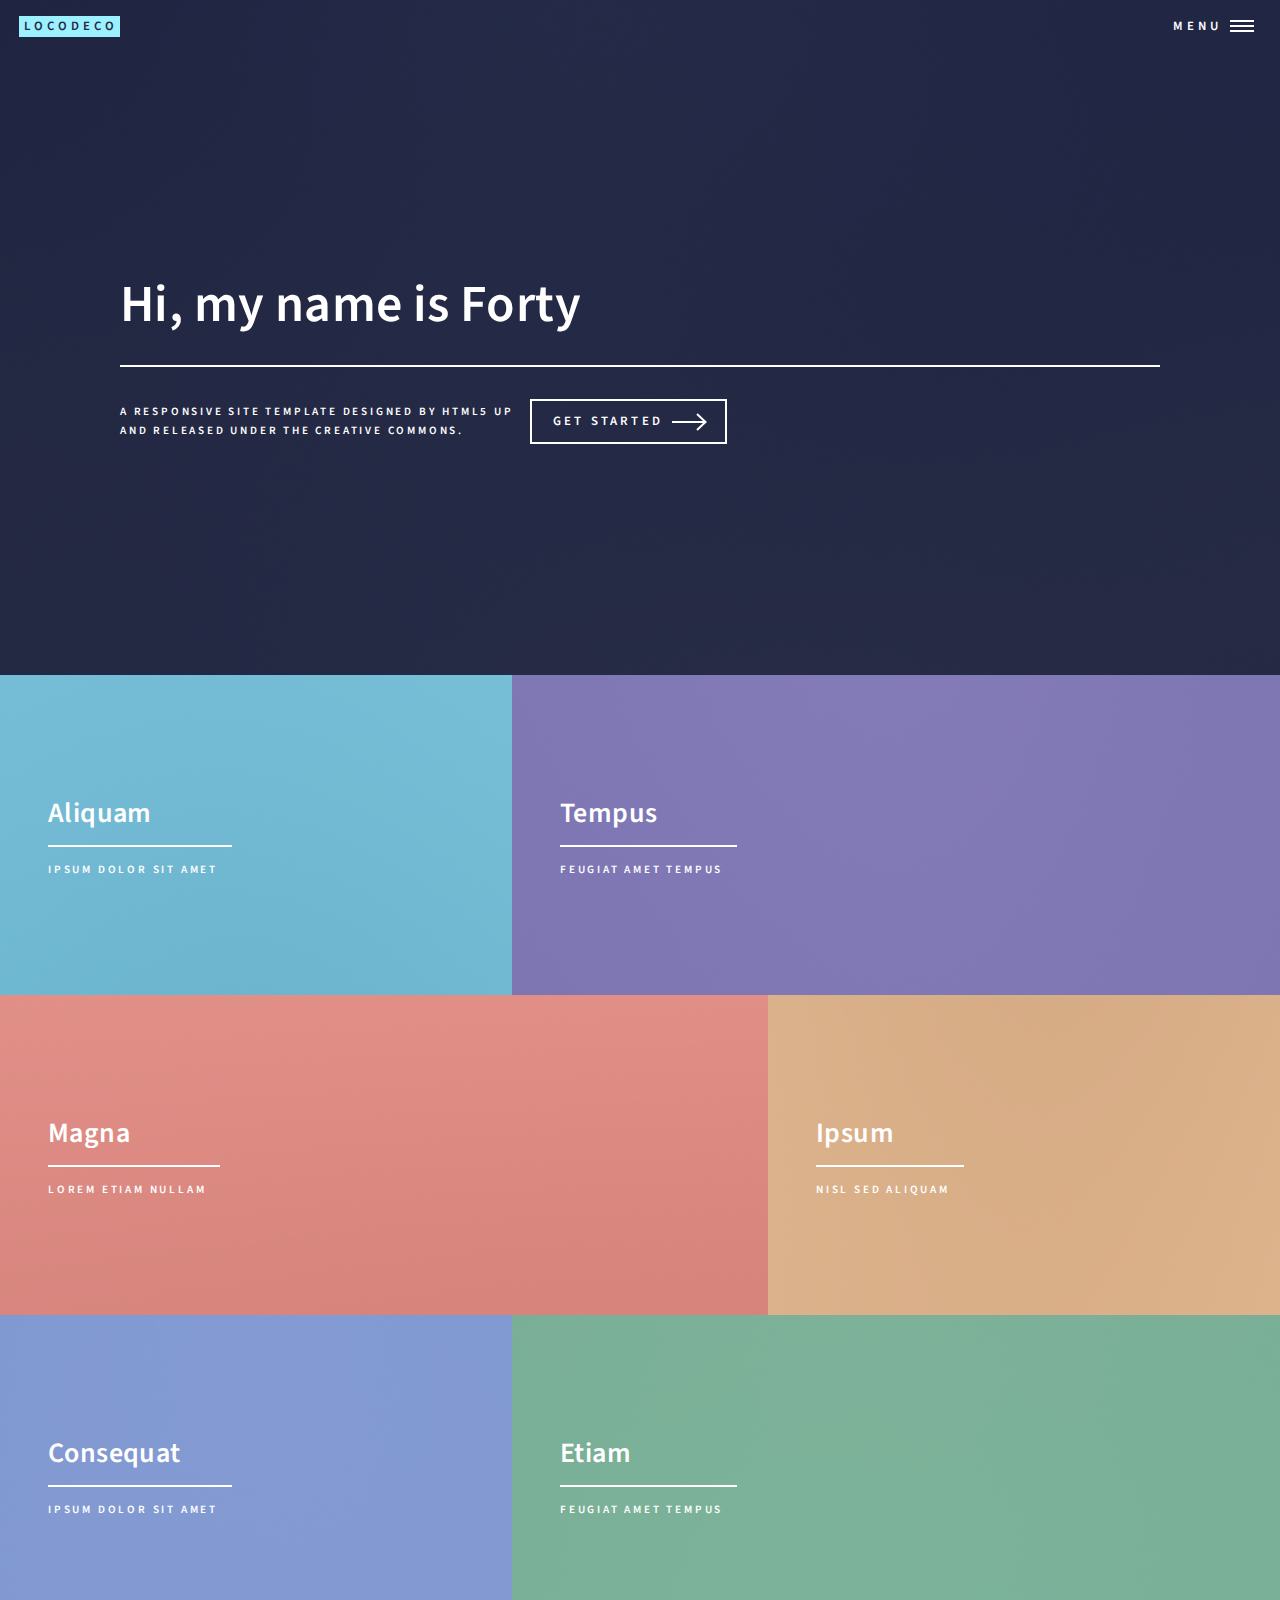
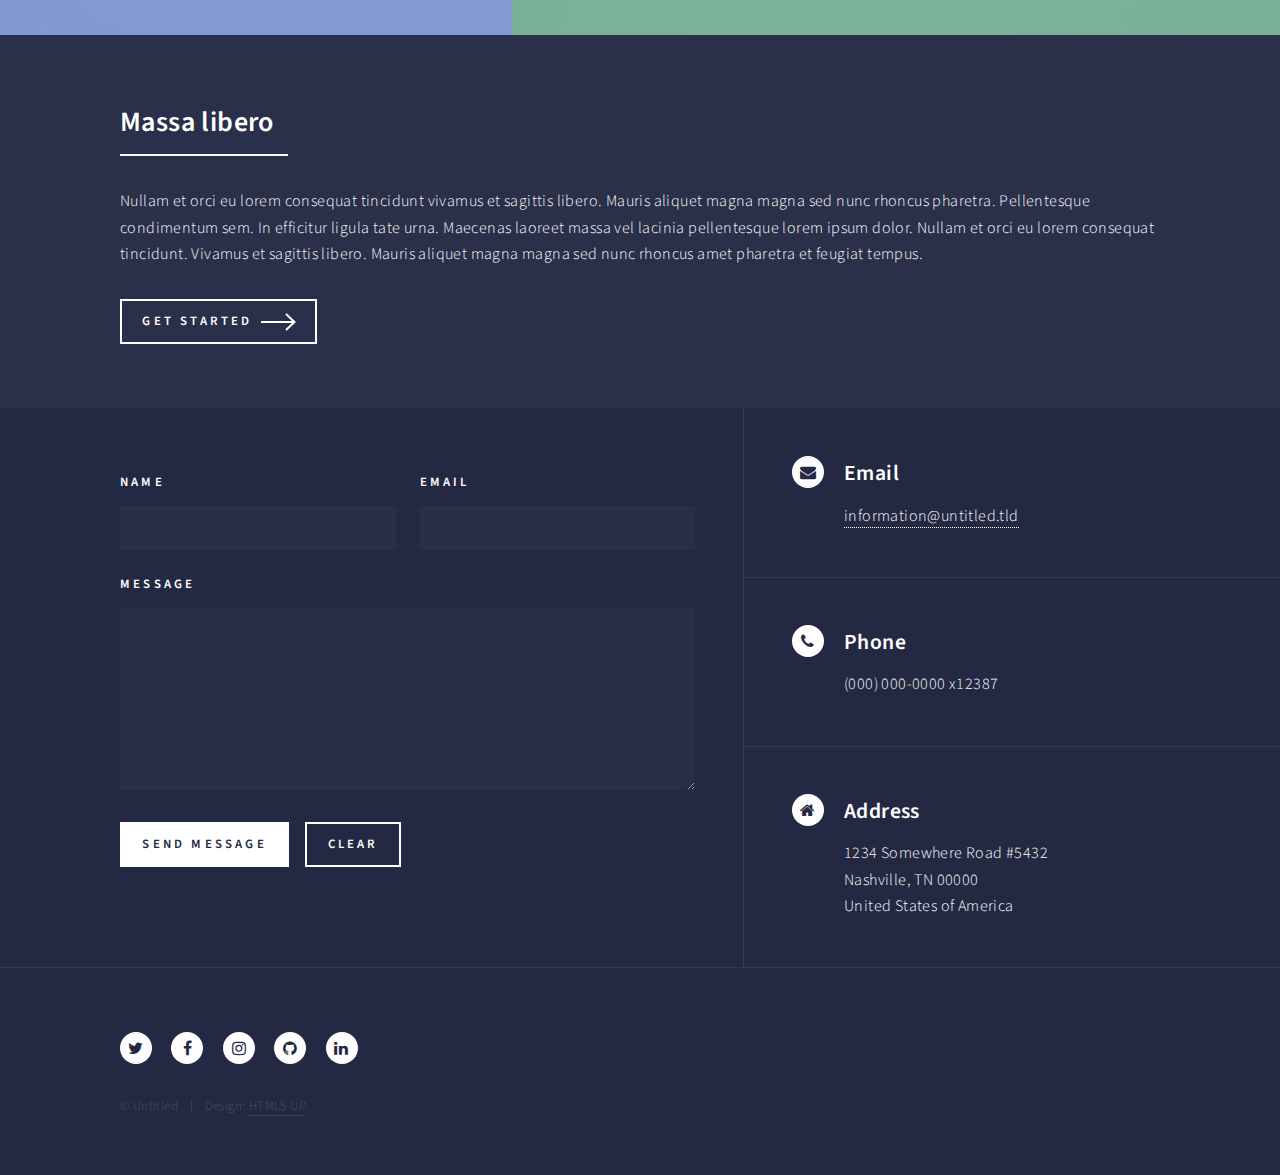
==== index.html @ 138447ca "First commit" ====
<!DOCTYPE HTML>
<!--
	Forty by HTML5 UP
	html5up.net | @ajlkn
	Free for personal and commercial use under the CCA 3.0 license (html5up.net/license)
-->
<html>
	<head>
		<title>Forty by HTML5 UP</title>
		<meta charset="utf-8" />
		<meta name="viewport" content="width=device-width, initial-scale=1, user-scalable=no" />
		<link rel="stylesheet" href="assets/css/main.css" />
		<noscript><link rel="stylesheet" href="assets/css/noscript.css" /></noscript>
	</head>
	<body class="is-preload">

		<!-- Wrapper -->
			<div id="wrapper">

				<!-- Header -->
					<header id="header" class="alt">
						<a href="index.html" class="logo"><strong>LocoDeco</strong></a>
						<nav>
							<a href="#menu">Menu</a>
						</nav>
					</header>

				<!-- Menu -->
					<nav id="menu">
						<ul class="links">
							<li><a href="index.html">Home</a></li>
							<li><a href="landing.html">Landing</a></li>
							<li><a href="generic.html">Generic</a></li>
							<li><a href="elements.html">Elements</a></li>
						</ul>
						<ul class="actions stacked">
							<li><a href="#" class="button primary fit">Get Started</a></li>
							<li><a href="#" class="button fit">Log In</a></li>
						</ul>
					</nav>

				<!-- Banner -->
					<section id="banner" class="major">
						<div class="inner">
							<header class="major">
								<h1>Hi, my name is Forty</h1>
							</header>
							<div class="content">
								<p>A responsive site template designed by HTML5 UP<br />
								and released under the Creative Commons.</p>
								<ul class="actions">
									<li><a href="#one" class="button next scrolly">Get Started</a></li>
								</ul>
							</div>
						</div>
					</section>

				<!-- Main -->
					<div id="main">

						<!-- One -->
							<section id="one" class="tiles">
								<article>
									<span class="image">
										<img src="images/pic01.jpg" alt="" />
									</span>
									<header class="major">
										<h3><a href="landing.html" class="link">Aliquam</a></h3>
										<p>Ipsum dolor sit amet</p>
									</header>
								</article>
								<article>
									<span class="image">
										<img src="images/pic02.jpg" alt="" />
									</span>
									<header class="major">
										<h3><a href="landing.html" class="link">Tempus</a></h3>
										<p>feugiat amet tempus</p>
									</header>
								</article>
								<article>
									<span class="image">
										<img src="images/pic03.jpg" alt="" />
									</span>
									<header class="major">
										<h3><a href="landing.html" class="link">Magna</a></h3>
										<p>Lorem etiam nullam</p>
									</header>
								</article>
								<article>
									<span class="image">
										<img src="images/pic04.jpg" alt="" />
									</span>
									<header class="major">
										<h3><a href="landing.html" class="link">Ipsum</a></h3>
										<p>Nisl sed aliquam</p>
									</header>
								</article>
								<article>
									<span class="image">
										<img src="images/pic05.jpg" alt="" />
									</span>
									<header class="major">
										<h3><a href="landing.html" class="link">Consequat</a></h3>
										<p>Ipsum dolor sit amet</p>
									</header>
								</article>
								<article>
									<span class="image">
										<img src="images/pic06.jpg" alt="" />
									</span>
									<header class="major">
										<h3><a href="landing.html" class="link">Etiam</a></h3>
										<p>Feugiat amet tempus</p>
									</header>
								</article>
							</section>

						<!-- Two -->
							<section id="two">
								<div class="inner">
									<header class="major">
										<h2>Massa libero</h2>
									</header>
									<p>Nullam et orci eu lorem consequat tincidunt vivamus et sagittis libero. Mauris aliquet magna magna sed nunc rhoncus pharetra. Pellentesque condimentum sem. In efficitur ligula tate urna. Maecenas laoreet massa vel lacinia pellentesque lorem ipsum dolor. Nullam et orci eu lorem consequat tincidunt. Vivamus et sagittis libero. Mauris aliquet magna magna sed nunc rhoncus amet pharetra et feugiat tempus.</p>
									<ul class="actions">
										<li><a href="landing.html" class="button next">Get Started</a></li>
									</ul>
								</div>
							</section>

					</div>

				<!-- Contact -->
					<section id="contact">
						<div class="inner">
							<section>
								<form method="post" action="#">
									<div class="fields">
										<div class="field half">
											<label for="name">Name</label>
											<input type="text" name="name" id="name" />
										</div>
										<div class="field half">
											<label for="email">Email</label>
											<input type="text" name="email" id="email" />
										</div>
										<div class="field">
											<label for="message">Message</label>
											<textarea name="message" id="message" rows="6"></textarea>
										</div>
									</div>
									<ul class="actions">
										<li><input type="submit" value="Send Message" class="primary" /></li>
										<li><input type="reset" value="Clear" /></li>
									</ul>
								</form>
							</section>
							<section class="split">
								<section>
									<div class="contact-method">
										<span class="icon alt fa-envelope"></span>
										<h3>Email</h3>
										<a href="#">information@untitled.tld</a>
									</div>
								</section>
								<section>
									<div class="contact-method">
										<span class="icon alt fa-phone"></span>
										<h3>Phone</h3>
										<span>(000) 000-0000 x12387</span>
									</div>
								</section>
								<section>
									<div class="contact-method">
										<span class="icon alt fa-home"></span>
										<h3>Address</h3>
										<span>1234 Somewhere Road #5432<br />
										Nashville, TN 00000<br />
										United States of America</span>
									</div>
								</section>
							</section>
						</div>
					</section>

				<!-- Footer -->
					<footer id="footer">
						<div class="inner">
							<ul class="icons">
								<li><a href="#" class="icon alt fa-twitter"><span class="label">Twitter</span></a></li>
								<li><a href="#" class="icon alt fa-facebook"><span class="label">Facebook</span></a></li>
								<li><a href="#" class="icon alt fa-instagram"><span class="label">Instagram</span></a></li>
								<li><a href="#" class="icon alt fa-github"><span class="label">GitHub</span></a></li>
								<li><a href="#" class="icon alt fa-linkedin"><span class="label">LinkedIn</span></a></li>
							</ul>
							<ul class="copyright">
								<li>&copy; Untitled</li><li>Design: <a href="https://html5up.net">HTML5 UP</a></li>
							</ul>
						</div>
					</footer>

			</div>

		<!-- Scripts -->
			<script src="assets/js/jquery.min.js"></script>
			<script src="assets/js/jquery.scrolly.min.js"></script>
			<script src="assets/js/jquery.scrollex.min.js"></script>
			<script src="assets/js/browser.min.js"></script>
			<script src="assets/js/breakpoints.min.js"></script>
			<script src="assets/js/util.js"></script>
			<script src="assets/js/main.js"></script>

	</body>
</html>
---- assets/css/main.css ----
@import url(font-awesome.min.css);
@import url("https://fonts.googleapis.com/css?family=Source+Sans+Pro:300,300italic,600,600italic");

/*
	Forty by HTML5 UP
	html5up.net | @ajlkn
	Free for personal and commercial use under the CCA 3.0 license (html5up.net/license)
*/

html, body, div, span, applet, object,
iframe, h1, h2, h3, h4, h5, h6, p, blockquote,
pre, a, abbr, acronym, address, big, cite,
code, del, dfn, em, img, ins, kbd, q, s, samp,
small, strike, strong, sub, sup, tt, var, b,
u, i, center, dl, dt, dd, ol, ul, li, fieldset,
form, label, legend, table, caption, tbody,
tfoot, thead, tr, th, td, article, aside,
canvas, details, embed, figure, figcaption,
footer, header, hgroup, menu, nav, output, ruby,
section, summary, time, mark, audio, video {
	margin: 0;
	padding: 0;
	border: 0;
	font-size: 100%;
	font: inherit;
	vertical-align: baseline;}

article, aside, details, figcaption, figure,
footer, header, hgroup, menu, nav, section {
	display: block;}

body {
	line-height: 1;
}

ol, ul {
	list-style: none;
}

blockquote, q {
	quotes: none;
}

	blockquote:before, blockquote:after, q:before, q:after {
		content: '';
		content: none;
	}

table {
	border-collapse: collapse;
	border-spacing: 0;
}

body {
	-webkit-text-size-adjust: none;
}

mark {
	background-color: transparent;
	color: inherit;
}

input::-moz-focus-inner {
	border: 0;
	padding: 0;
}

input, select, textarea {
	-moz-appearance: none;
	-webkit-appearance: none;
	-ms-appearance: none;
	appearance: none;
}

/* Basic */

	@-ms-viewport {
		width: device-width;
	}

	body {
		-ms-overflow-style: scrollbar;
	}

	@media screen and (max-width: 480px) {

		html, body {
			min-width: 320px;
		}

	}

	html {
		box-sizing: border-box;
	}

	*, *:before, *:after {
		box-sizing: inherit;
	}

	body {
		background: #242943;
	}

		body.is-preload *, body.is-preload *:before, body.is-preload *:after {
			-moz-animation: none !important;
			-webkit-animation: none !important;
			-ms-animation: none !important;
			animation: none !important;
			-moz-transition: none !important;
			-webkit-transition: none !important;
			-ms-transition: none !important;
			transition: none !important;
		}

/* Type */

	body, input, select, textarea {
		color: #ffffff;
		font-family: "Source Sans Pro", Helvetica, sans-serif;
		font-size: 17pt;
		font-weight: 300;
		letter-spacing: 0.025em;
		line-height: 1.65;
	}

		@media screen and (max-width: 1680px) {

			body, input, select, textarea {
				font-size: 14pt;
			}

		}

		@media screen and (max-width: 1280px) {

			body, input, select, textarea {
				font-size: 12pt;
			}

		}

		@media screen and (max-width: 360px) {

			body, input, select, textarea {
				font-size: 11pt;
			}

		}

	a {
		-moz-transition: color 0.2s ease-in-out, border-bottom-color 0.2s ease-in-out;
		-webkit-transition: color 0.2s ease-in-out, border-bottom-color 0.2s ease-in-out;
		-ms-transition: color 0.2s ease-in-out, border-bottom-color 0.2s ease-in-out;
		transition: color 0.2s ease-in-out, border-bottom-color 0.2s ease-in-out;
		border-bottom: dotted 1px;
		color: inherit;
		text-decoration: none;
	}

		a:hover {
			border-bottom-color: transparent;
			color: #9bf1ff !important;
		}

		a:active {
			color: #53e3fb !important;
		}

	strong, b {
		color: #ffffff;
		font-weight: 600;
	}

	em, i {
		font-style: italic;
	}

	p {
		margin: 0 0 2em 0;
	}

	h1, h2, h3, h4, h5, h6 {
		color: #ffffff;
		font-weight: 600;
		line-height: 1.65;
		margin: 0 0 1em 0;
	}

		h1 a, h2 a, h3 a, h4 a, h5 a, h6 a {
			color: inherit;
			border-bottom: 0;
		}

	h1 {
		font-size: 2.5em;
	}

	h2 {
		font-size: 1.75em;
	}

	h3 {
		font-size: 1.35em;
	}

	h4 {
		font-size: 1.1em;
	}

	h5 {
		font-size: 0.9em;
	}

	h6 {
		font-size: 0.7em;
	}

	@media screen and (max-width: 736px) {

		h1 {
			font-size: 2em;
		}

		h2 {
			font-size: 1.5em;
		}

		h3 {
			font-size: 1.25em;
		}

	}

	sub {
		font-size: 0.8em;
		position: relative;
		top: 0.5em;
	}

	sup {
		font-size: 0.8em;
		position: relative;
		top: -0.5em;
	}

	blockquote {
		border-left: solid 4px rgba(212, 212, 255, 0.1);
		font-style: italic;
		margin: 0 0 2em 0;
		padding: 0.5em 0 0.5em 2em;
	}

	code {
		background: rgba(212, 212, 255, 0.035);
		font-family: "Courier New", monospace;
		font-size: 0.9em;
		margin: 0 0.25em;
		padding: 0.25em 0.65em;
	}

	pre {
		-webkit-overflow-scrolling: touch;
		font-family: "Courier New", monospace;
		font-size: 0.9em;
		margin: 0 0 2em 0;
	}

		pre code {
			display: block;
			line-height: 1.75;
			padding: 1em 1.5em;
			overflow-x: auto;
		}

	hr {
		border: 0;
		border-bottom: solid 1px rgba(212, 212, 255, 0.1);
		margin: 2em 0;
	}

		hr.major {
			margin: 3em 0;
		}

	.align-left {
		text-align: left;
	}

	.align-center {
		text-align: center;
	}

	.align-right {
		text-align: right;
	}

/* Row */

	.row {
		display: flex;
		flex-wrap: wrap;
		box-sizing: border-box;
		align-items: stretch;
	}

		.row > * {
			box-sizing: border-box;
		}

		.row.gtr-uniform > * > :last-child {
			margin-bottom: 0;
		}

		.row.aln-left {
			justify-content: flex-start;
		}

		.row.aln-center {
			justify-content: center;
		}

		.row.aln-right {
			justify-content: flex-end;
		}

		.row.aln-top {
			align-items: flex-start;
		}

		.row.aln-middle {
			align-items: center;
		}

		.row.aln-bottom {
			align-items: flex-end;
		}

		.row > .imp {
			order: -1;
		}

		.row > .col-1 {
			width: 8.3333333333%;
		}

		.row > .off-1 {
			margin-left: 8.3333333333%;
		}

		.row > .col-2 {
			width: 16.6666666667%;
		}

		.row > .off-2 {
			margin-left: 16.6666666667%;
		}

		.row > .col-3 {
			width: 25%;
		}

		.row > .off-3 {
			margin-left: 25%;
		}

		.row > .col-4 {
			width: 33.3333333333%;
		}

		.row > .off-4 {
			margin-left: 33.3333333333%;
		}

		.row > .col-5 {
			width: 41.6666666667%;
		}

		.row > .off-5 {
			margin-left: 41.6666666667%;
		}

		.row > .col-6 {
			width: 50%;
		}

		.row > .off-6 {
			margin-left: 50%;
		}

		.row > .col-7 {
			width: 58.3333333333%;
		}

		.row > .off-7 {
			margin-left: 58.3333333333%;
		}

		.row > .col-8 {
			width: 66.6666666667%;
		}

		.row > .off-8 {
			margin-left: 66.6666666667%;
		}

		.row > .col-9 {
			width: 75%;
		}

		.row > .off-9 {
			margin-left: 75%;
		}

		.row > .col-10 {
			width: 83.3333333333%;
		}

		.row > .off-10 {
			margin-left: 83.3333333333%;
		}

		.row > .col-11 {
			width: 91.6666666667%;
		}

		.row > .off-11 {
			margin-left: 91.6666666667%;
		}

		.row > .col-12 {
			width: 100%;
		}

		.row > .off-12 {
			margin-left: 100%;
		}

		.row.gtr-0 {
			margin-top: 0;
			margin-left: 0em;
		}

			.row.gtr-0 > * {
				padding: 0 0 0 0em;
			}

			.row.gtr-0.gtr-uniform {
				margin-top: 0em;
			}

				.row.gtr-0.gtr-uniform > * {
					padding-top: 0em;
				}

		.row.gtr-25 {
			margin-top: 0;
			margin-left: -0.5em;
		}

			.row.gtr-25 > * {
				padding: 0 0 0 0.5em;
			}

			.row.gtr-25.gtr-uniform {
				margin-top: -0.5em;
			}

				.row.gtr-25.gtr-uniform > * {
					padding-top: 0.5em;
				}

		.row.gtr-50 {
			margin-top: 0;
			margin-left: -1em;
		}

			.row.gtr-50 > * {
				padding: 0 0 0 1em;
			}

			.row.gtr-50.gtr-uniform {
				margin-top: -1em;
			}

				.row.gtr-50.gtr-uniform > * {
					padding-top: 1em;
				}

		.row {
			margin-top: 0;
			margin-left: -2em;
		}

			.row > * {
				padding: 0 0 0 2em;
			}

			.row.gtr-uniform {
				margin-top: -2em;
			}

				.row.gtr-uniform > * {
					padding-top: 2em;
				}

		.row.gtr-150 {
			margin-top: 0;
			margin-left: -3em;
		}

			.row.gtr-150 > * {
				padding: 0 0 0 3em;
			}

			.row.gtr-150.gtr-uniform {
				margin-top: -3em;
			}

				.row.gtr-150.gtr-uniform > * {
					padding-top: 3em;
				}

		.row.gtr-200 {
			margin-top: 0;
			margin-left: -4em;
		}

			.row.gtr-200 > * {
				padding: 0 0 0 4em;
			}

			.row.gtr-200.gtr-uniform {
				margin-top: -4em;
			}

				.row.gtr-200.gtr-uniform > * {
					padding-top: 4em;
				}

		@media screen and (max-width: 1680px) {

			.row {
				display: flex;
				flex-wrap: wrap;
				box-sizing: border-box;
				align-items: stretch;
			}

				.row > * {
					box-sizing: border-box;
				}

				.row.gtr-uniform > * > :last-child {
					margin-bottom: 0;
				}

				.row.aln-left {
					justify-content: flex-start;
				}

				.row.aln-center {
					justify-content: center;
				}

				.row.aln-right {
					justify-content: flex-end;
				}

				.row.aln-top {
					align-items: flex-start;
				}

				.row.aln-middle {
					align-items: center;
				}

				.row.aln-bottom {
					align-items: flex-end;
				}

				.row > .imp-xlarge {
					order: -1;
				}

				.row > .col-1-xlarge {
					width: 8.3333333333%;
				}

				.row > .off-1-xlarge {
					margin-left: 8.3333333333%;
				}

				.row > .col-2-xlarge {
					width: 16.6666666667%;
				}

				.row > .off-2-xlarge {
					margin-left: 16.6666666667%;
				}

				.row > .col-3-xlarge {
					width: 25%;
				}

				.row > .off-3-xlarge {
					margin-left: 25%;
				}

				.row > .col-4-xlarge {
					width: 33.3333333333%;
				}

				.row > .off-4-xlarge {
					margin-left: 33.3333333333%;
				}

				.row > .col-5-xlarge {
					width: 41.6666666667%;
				}

				.row > .off-5-xlarge {
					margin-left: 41.6666666667%;
				}

				.row > .col-6-xlarge {
					width: 50%;
				}

				.row > .off-6-xlarge {
					margin-left: 50%;
				}

				.row > .col-7-xlarge {
					width: 58.3333333333%;
				}

				.row > .off-7-xlarge {
					margin-left: 58.3333333333%;
				}

				.row > .col-8-xlarge {
					width: 66.6666666667%;
				}

				.row > .off-8-xlarge {
					margin-left: 66.6666666667%;
				}

				.row > .col-9-xlarge {
					width: 75%;
				}

				.row > .off-9-xlarge {
					margin-left: 75%;
				}

				.row > .col-10-xlarge {
					width: 83.3333333333%;
				}

				.row > .off-10-xlarge {
					margin-left: 83.3333333333%;
				}

				.row > .col-11-xlarge {
					width: 91.6666666667%;
				}

				.row > .off-11-xlarge {
					margin-left: 91.6666666667%;
				}

				.row > .col-12-xlarge {
					width: 100%;
				}

				.row > .off-12-xlarge {
					margin-left: 100%;
				}

				.row.gtr-0 {
					margin-top: 0;
					margin-left: 0em;
				}

					.row.gtr-0 > * {
						padding: 0 0 0 0em;
					}

					.row.gtr-0.gtr-uniform {
						margin-top: 0em;
					}

						.row.gtr-0.gtr-uniform > * {
							padding-top: 0em;
						}

				.row.gtr-25 {
					margin-top: 0;
					margin-left: -0.5em;
				}

					.row.gtr-25 > * {
						padding: 0 0 0 0.5em;
					}

					.row.gtr-25.gtr-uniform {
						margin-top: -0.5em;
					}

						.row.gtr-25.gtr-uniform > * {
							padding-top: 0.5em;
						}

				.row.gtr-50 {
					margin-top: 0;
					margin-left: -1em;
				}

					.row.gtr-50 > * {
						padding: 0 0 0 1em;
					}

					.row.gtr-50.gtr-uniform {
						margin-top: -1em;
					}

						.row.gtr-50.gtr-uniform > * {
							padding-top: 1em;
						}

				.row {
					margin-top: 0;
					margin-left: -2em;
				}

					.row > * {
						padding: 0 0 0 2em;
					}

					.row.gtr-uniform {
						margin-top: -2em;
					}

						.row.gtr-uniform > * {
							padding-top: 2em;
						}

				.row.gtr-150 {
					margin-top: 0;
					margin-left: -3em;
				}

					.row.gtr-150 > * {
						padding: 0 0 0 3em;
					}

					.row.gtr-150.gtr-uniform {
						margin-top: -3em;
					}

						.row.gtr-150.gtr-uniform > * {
							padding-top: 3em;
						}

				.row.gtr-200 {
					margin-top: 0;
					margin-left: -4em;
				}

					.row.gtr-200 > * {
						padding: 0 0 0 4em;
					}

					.row.gtr-200.gtr-uniform {
						margin-top: -4em;
					}

						.row.gtr-200.gtr-uniform > * {
							padding-top: 4em;
						}

		}

		@media screen and (max-width: 1280px) {

			.row {
				display: flex;
				flex-wrap: wrap;
				box-sizing: border-box;
				align-items: stretch;
			}

				.row > * {
					box-sizing: border-box;
				}

				.row.gtr-uniform > * > :last-child {
					margin-bottom: 0;
				}

				.row.aln-left {
					justify-content: flex-start;
				}

				.row.aln-center {
					justify-content: center;
				}

				.row.aln-right {
					justify-content: flex-end;
				}

				.row.aln-top {
					align-items: flex-start;
				}

				.row.aln-middle {
					align-items: center;
				}

				.row.aln-bottom {
					align-items: flex-end;
				}

				.row > .imp-large {
					order: -1;
				}

				.row > .col-1-large {
					width: 8.3333333333%;
				}

				.row > .off-1-large {
					margin-left: 8.3333333333%;
				}

				.row > .col-2-large {
					width: 16.6666666667%;
				}

				.row > .off-2-large {
					margin-left: 16.6666666667%;
				}

				.row > .col-3-large {
					width: 25%;
				}

				.row > .off-3-large {
					margin-left: 25%;
				}

				.row > .col-4-large {
					width: 33.3333333333%;
				}

				.row > .off-4-large {
					margin-left: 33.3333333333%;
				}

				.row > .col-5-large {
					width: 41.6666666667%;
				}

				.row > .off-5-large {
					margin-left: 41.6666666667%;
				}

				.row > .col-6-large {
					width: 50%;
				}

				.row > .off-6-large {
					margin-left: 50%;
				}

				.row > .col-7-large {
					width: 58.3333333333%;
				}

				.row > .off-7-large {
					margin-left: 58.3333333333%;
				}

				.row > .col-8-large {
					width: 66.6666666667%;
				}

				.row > .off-8-large {
					margin-left: 66.6666666667%;
				}

				.row > .col-9-large {
					width: 75%;
				}

				.row > .off-9-large {
					margin-left: 75%;
				}

				.row > .col-10-large {
					width: 83.3333333333%;
				}

				.row > .off-10-large {
					margin-left: 83.3333333333%;
				}

				.row > .col-11-large {
					width: 91.6666666667%;
				}

				.row > .off-11-large {
					margin-left: 91.6666666667%;
				}

				.row > .col-12-large {
					width: 100%;
				}

				.row > .off-12-large {
					margin-left: 100%;
				}

				.row.gtr-0 {
					margin-top: 0;
					margin-left: 0em;
				}

					.row.gtr-0 > * {
						padding: 0 0 0 0em;
					}

					.row.gtr-0.gtr-uniform {
						margin-top: 0em;
					}

						.row.gtr-0.gtr-uniform > * {
							padding-top: 0em;
						}

				.row.gtr-25 {
					margin-top: 0;
					margin-left: -0.375em;
				}

					.row.gtr-25 > * {
						padding: 0 0 0 0.375em;
					}

					.row.gtr-25.gtr-uniform {
						margin-top: -0.375em;
					}

						.row.gtr-25.gtr-uniform > * {
							padding-top: 0.375em;
						}

				.row.gtr-50 {
					margin-top: 0;
					margin-left: -0.75em;
				}

					.row.gtr-50 > * {
						padding: 0 0 0 0.75em;
					}

					.row.gtr-50.gtr-uniform {
						margin-top: -0.75em;
					}

						.row.gtr-50.gtr-uniform > * {
							padding-top: 0.75em;
						}

				.row {
					margin-top: 0;
					margin-left: -1.5em;
				}

					.row > * {
						padding: 0 0 0 1.5em;
					}

					.row.gtr-uniform {
						margin-top: -1.5em;
					}

						.row.gtr-uniform > * {
							padding-top: 1.5em;
						}

				.row.gtr-150 {
					margin-top: 0;
					margin-left: -2.25em;
				}

					.row.gtr-150 > * {
						padding: 0 0 0 2.25em;
					}

					.row.gtr-150.gtr-uniform {
						margin-top: -2.25em;
					}

						.row.gtr-150.gtr-uniform > * {
							padding-top: 2.25em;
						}

				.row.gtr-200 {
					margin-top: 0;
					margin-left: -3em;
				}

					.row.gtr-200 > * {
						padding: 0 0 0 3em;
					}

					.row.gtr-200.gtr-uniform {
						margin-top: -3em;
					}

						.row.gtr-200.gtr-uniform > * {
							padding-top: 3em;
						}

		}

		@media screen and (max-width: 980px) {

			.row {
				display: flex;
				flex-wrap: wrap;
				box-sizing: border-box;
				align-items: stretch;
			}

				.row > * {
					box-sizing: border-box;
				}

				.row.gtr-uniform > * > :last-child {
					margin-bottom: 0;
				}

				.row.aln-left {
					justify-content: flex-start;
				}

				.row.aln-center {
					justify-content: center;
				}

				.row.aln-right {
					justify-content: flex-end;
				}

				.row.aln-top {
					align-items: flex-start;
				}

				.row.aln-middle {
					align-items: center;
				}

				.row.aln-bottom {
					align-items: flex-end;
				}

				.row > .imp-medium {
					order: -1;
				}

				.row > .col-1-medium {
					width: 8.3333333333%;
				}

				.row > .off-1-medium {
					margin-left: 8.3333333333%;
				}

				.row > .col-2-medium {
					width: 16.6666666667%;
				}

				.row > .off-2-medium {
					margin-left: 16.6666666667%;
				}

				.row > .col-3-medium {
					width: 25%;
				}

				.row > .off-3-medium {
					margin-left: 25%;
				}

				.row > .col-4-medium {
					width: 33.3333333333%;
				}

				.row > .off-4-medium {
					margin-left: 33.3333333333%;
				}

				.row > .col-5-medium {
					width: 41.6666666667%;
				}

				.row > .off-5-medium {
					margin-left: 41.6666666667%;
				}

				.row > .col-6-medium {
					width: 50%;
				}

				.row > .off-6-medium {
					margin-left: 50%;
				}

				.row > .col-7-medium {
					width: 58.3333333333%;
				}

				.row > .off-7-medium {
					margin-left: 58.3333333333%;
				}

				.row > .col-8-medium {
					width: 66.6666666667%;
				}

				.row > .off-8-medium {
					margin-left: 66.6666666667%;
				}

				.row > .col-9-medium {
					width: 75%;
				}

				.row > .off-9-medium {
					margin-left: 75%;
				}

				.row > .col-10-medium {
					width: 83.3333333333%;
				}

				.row > .off-10-medium {
					margin-left: 83.3333333333%;
				}

				.row > .col-11-medium {
					width: 91.6666666667%;
				}

				.row > .off-11-medium {
					margin-left: 91.6666666667%;
				}

				.row > .col-12-medium {
					width: 100%;
				}

				.row > .off-12-medium {
					margin-left: 100%;
				}

				.row.gtr-0 {
					margin-top: 0;
					margin-left: 0em;
				}

					.row.gtr-0 > * {
						padding: 0 0 0 0em;
					}

					.row.gtr-0.gtr-uniform {
						margin-top: 0em;
					}

						.row.gtr-0.gtr-uniform > * {
							padding-top: 0em;
						}

				.row.gtr-25 {
					margin-top: 0;
					margin-left: -0.375em;
				}

					.row.gtr-25 > * {
						padding: 0 0 0 0.375em;
					}

					.row.gtr-25.gtr-uniform {
						margin-top: -0.375em;
					}

						.row.gtr-25.gtr-uniform > * {
							padding-top: 0.375em;
						}

				.row.gtr-50 {
					margin-top: 0;
					margin-left: -0.75em;
				}

					.row.gtr-50 > * {
						padding: 0 0 0 0.75em;
					}

					.row.gtr-50.gtr-uniform {
						margin-top: -0.75em;
					}

						.row.gtr-50.gtr-uniform > * {
							padding-top: 0.75em;
						}

				.row {
					margin-top: 0;
					margin-left: -1.5em;
				}

					.row > * {
						padding: 0 0 0 1.5em;
					}

					.row.gtr-uniform {
						margin-top: -1.5em;
					}

						.row.gtr-uniform > * {
							padding-top: 1.5em;
						}

				.row.gtr-150 {
					margin-top: 0;
					margin-left: -2.25em;
				}

					.row.gtr-150 > * {
						padding: 0 0 0 2.25em;
					}

					.row.gtr-150.gtr-uniform {
						margin-top: -2.25em;
					}

						.row.gtr-150.gtr-uniform > * {
							padding-top: 2.25em;
						}

				.row.gtr-200 {
					margin-top: 0;
					margin-left: -3em;
				}

					.row.gtr-200 > * {
						padding: 0 0 0 3em;
					}

					.row.gtr-200.gtr-uniform {
						margin-top: -3em;
					}

						.row.gtr-200.gtr-uniform > * {
							padding-top: 3em;
						}

		}

		@media screen and (max-width: 736px) {

			.row {
				display: flex;
				flex-wrap: wrap;
				box-sizing: border-box;
				align-items: stretch;
			}

				.row > * {
					box-sizing: border-box;
				}

				.row.gtr-uniform > * > :last-child {
					margin-bottom: 0;
				}

				.row.aln-left {
					justify-content: flex-start;
				}

				.row.aln-center {
					justify-content: center;
				}

				.row.aln-right {
					justify-content: flex-end;
				}

				.row.aln-top {
					align-items: flex-start;
				}

				.row.aln-middle {
					align-items: center;
				}

				.row.aln-bottom {
					align-items: flex-end;
				}

				.row > .imp-small {
					order: -1;
				}

				.row > .col-1-small {
					width: 8.3333333333%;
				}

				.row > .off-1-small {
					margin-left: 8.3333333333%;
				}

				.row > .col-2-small {
					width: 16.6666666667%;
				}

				.row > .off-2-small {
					margin-left: 16.6666666667%;
				}

				.row > .col-3-small {
					width: 25%;
				}

				.row > .off-3-small {
					margin-left: 25%;
				}

				.row > .col-4-small {
					width: 33.3333333333%;
				}

				.row > .off-4-small {
					margin-left: 33.3333333333%;
				}

				.row > .col-5-small {
					width: 41.6666666667%;
				}

				.row > .off-5-small {
					margin-left: 41.6666666667%;
				}

				.row > .col-6-small {
					width: 50%;
				}

				.row > .off-6-small {
					margin-left: 50%;
				}

				.row > .col-7-small {
					width: 58.3333333333%;
				}

				.row > .off-7-small {
					margin-left: 58.3333333333%;
				}

				.row > .col-8-small {
					width: 66.6666666667%;
				}

				.row > .off-8-small {
					margin-left: 66.6666666667%;
				}

				.row > .col-9-small {
					width: 75%;
				}

				.row > .off-9-small {
					margin-left: 75%;
				}

				.row > .col-10-small {
					width: 83.3333333333%;
				}

				.row > .off-10-small {
					margin-left: 83.3333333333%;
				}

				.row > .col-11-small {
					width: 91.6666666667%;
				}

				.row > .off-11-small {
					margin-left: 91.6666666667%;
				}

				.row > .col-12-small {
					width: 100%;
				}

				.row > .off-12-small {
					margin-left: 100%;
				}

				.row.gtr-0 {
					margin-top: 0;
					margin-left: 0em;
				}

					.row.gtr-0 > * {
						padding: 0 0 0 0em;
					}

					.row.gtr-0.gtr-uniform {
						margin-top: 0em;
					}

						.row.gtr-0.gtr-uniform > * {
							padding-top: 0em;
						}

				.row.gtr-25 {
					margin-top: 0;
					margin-left: -0.3125em;
				}

					.row.gtr-25 > * {
						padding: 0 0 0 0.3125em;
					}

					.row.gtr-25.gtr-uniform {
						margin-top: -0.3125em;
					}

						.row.gtr-25.gtr-uniform > * {
							padding-top: 0.3125em;
						}

				.row.gtr-50 {
					margin-top: 0;
					margin-left: -0.625em;
				}

					.row.gtr-50 > * {
						padding: 0 0 0 0.625em;
					}

					.row.gtr-50.gtr-uniform {
						margin-top: -0.625em;
					}

						.row.gtr-50.gtr-uniform > * {
							padding-top: 0.625em;
						}

				.row {
					margin-top: 0;
					margin-left: -1.25em;
				}

					.row > * {
						padding: 0 0 0 1.25em;
					}

					.row.gtr-uniform {
						margin-top: -1.25em;
					}

						.row.gtr-uniform > * {
							padding-top: 1.25em;
						}

				.row.gtr-150 {
					margin-top: 0;
					margin-left: -1.875em;
				}

					.row.gtr-150 > * {
						padding: 0 0 0 1.875em;
					}

					.row.gtr-150.gtr-uniform {
						margin-top: -1.875em;
					}

						.row.gtr-150.gtr-uniform > * {
							padding-top: 1.875em;
						}

				.row.gtr-200 {
					margin-top: 0;
					margin-left: -2.5em;
				}

					.row.gtr-200 > * {
						padding: 0 0 0 2.5em;
					}

					.row.gtr-200.gtr-uniform {
						margin-top: -2.5em;
					}

						.row.gtr-200.gtr-uniform > * {
							padding-top: 2.5em;
						}

		}

		@media screen and (max-width: 480px) {

			.row {
				display: flex;
				flex-wrap: wrap;
				box-sizing: border-box;
				align-items: stretch;
			}

				.row > * {
					box-sizing: border-box;
				}

				.row.gtr-uniform > * > :last-child {
					margin-bottom: 0;
				}

				.row.aln-left {
					justify-content: flex-start;
				}

				.row.aln-center {
					justify-content: center;
				}

				.row.aln-right {
					justify-content: flex-end;
				}

				.row.aln-top {
					align-items: flex-start;
				}

				.row.aln-middle {
					align-items: center;
				}

				.row.aln-bottom {
					align-items: flex-end;
				}

				.row > .imp-xsmall {
					order: -1;
				}

				.row > .col-1-xsmall {
					width: 8.3333333333%;
				}

				.row > .off-1-xsmall {
					margin-left: 8.3333333333%;
				}

				.row > .col-2-xsmall {
					width: 16.6666666667%;
				}

				.row > .off-2-xsmall {
					margin-left: 16.6666666667%;
				}

				.row > .col-3-xsmall {
					width: 25%;
				}

				.row > .off-3-xsmall {
					margin-left: 25%;
				}

				.row > .col-4-xsmall {
					width: 33.3333333333%;
				}

				.row > .off-4-xsmall {
					margin-left: 33.3333333333%;
				}

				.row > .col-5-xsmall {
					width: 41.6666666667%;
				}

				.row > .off-5-xsmall {
					margin-left: 41.6666666667%;
				}

				.row > .col-6-xsmall {
					width: 50%;
				}

				.row > .off-6-xsmall {
					margin-left: 50%;
				}

				.row > .col-7-xsmall {
					width: 58.3333333333%;
				}

				.row > .off-7-xsmall {
					margin-left: 58.3333333333%;
				}

				.row > .col-8-xsmall {
					width: 66.6666666667%;
				}

				.row > .off-8-xsmall {
					margin-left: 66.6666666667%;
				}

				.row > .col-9-xsmall {
					width: 75%;
				}

				.row > .off-9-xsmall {
					margin-left: 75%;
				}

				.row > .col-10-xsmall {
					width: 83.3333333333%;
				}

				.row > .off-10-xsmall {
					margin-left: 83.3333333333%;
				}

				.row > .col-11-xsmall {
					width: 91.6666666667%;
				}

				.row > .off-11-xsmall {
					margin-left: 91.6666666667%;
				}

				.row > .col-12-xsmall {
					width: 100%;
				}

				.row > .off-12-xsmall {
					margin-left: 100%;
				}

				.row.gtr-0 {
					margin-top: 0;
					margin-left: 0em;
				}

					.row.gtr-0 > * {
						padding: 0 0 0 0em;
					}

					.row.gtr-0.gtr-uniform {
						margin-top: 0em;
					}

						.row.gtr-0.gtr-uniform > * {
							padding-top: 0em;
						}

				.row.gtr-25 {
					margin-top: 0;
					margin-left: -0.3125em;
				}

					.row.gtr-25 > * {
						padding: 0 0 0 0.3125em;
					}

					.row.gtr-25.gtr-uniform {
						margin-top: -0.3125em;
					}

						.row.gtr-25.gtr-uniform > * {
							padding-top: 0.3125em;
						}

				.row.gtr-50 {
					margin-top: 0;
					margin-left: -0.625em;
				}

					.row.gtr-50 > * {
						padding: 0 0 0 0.625em;
					}

					.row.gtr-50.gtr-uniform {
						margin-top: -0.625em;
					}

						.row.gtr-50.gtr-uniform > * {
							padding-top: 0.625em;
						}

				.row {
					margin-top: 0;
					margin-left: -1.25em;
				}

					.row > * {
						padding: 0 0 0 1.25em;
					}

					.row.gtr-uniform {
						margin-top: -1.25em;
					}

						.row.gtr-uniform > * {
							padding-top: 1.25em;
						}

				.row.gtr-150 {
					margin-top: 0;
					margin-left: -1.875em;
				}

					.row.gtr-150 > * {
						padding: 0 0 0 1.875em;
					}

					.row.gtr-150.gtr-uniform {
						margin-top: -1.875em;
					}

						.row.gtr-150.gtr-uniform > * {
							padding-top: 1.875em;
						}

				.row.gtr-200 {
					margin-top: 0;
					margin-left: -2.5em;
				}

					.row.gtr-200 > * {
						padding: 0 0 0 2.5em;
					}

					.row.gtr-200.gtr-uniform {
						margin-top: -2.5em;
					}

						.row.gtr-200.gtr-uniform > * {
							padding-top: 2.5em;
						}

		}

/* Section/Article */

	section.special, article.special {
		text-align: center;
	}

	header.major {
		width: -moz-max-content;
		width: -webkit-max-content;
		width: -ms-max-content;
		width: max-content;
		margin-bottom: 2em;
	}

		header.major > :first-child {
			margin-bottom: 0;
			width: calc(100% + 0.5em);
		}

			header.major > :first-child:after {
				content: '';
				background-color: #ffffff;
				display: block;
				height: 2px;
				margin: 0.325em 0 0.5em 0;
				width: 100%;
			}

		header.major > p {
			font-size: 0.7em;
			font-weight: 600;
			letter-spacing: 0.25em;
			margin-bottom: 0;
			text-transform: uppercase;
		}

		body.is-ie header.major > :first-child:after {
			max-width: 9em;
		}

		body.is-ie header.major > h1:after {
			max-width: 100% !important;
		}

	@media screen and (max-width: 736px) {

		header.major > p br {
			display: none;
		}

	}

/* Form */

	form {
		margin: 0 0 2em 0;
	}

		form > :last-child {
			margin-bottom: 0;
		}

		form > .fields {
			display: -moz-flex;
			display: -webkit-flex;
			display: -ms-flex;
			display: flex;
			-moz-flex-wrap: wrap;
			-webkit-flex-wrap: wrap;
			-ms-flex-wrap: wrap;
			flex-wrap: wrap;
			width: calc(100% + 3em);
			margin: -1.5em 0 2em -1.5em;
		}

			form > .fields > .field {
				-moz-flex-grow: 0;
				-webkit-flex-grow: 0;
				-ms-flex-grow: 0;
				flex-grow: 0;
				-moz-flex-shrink: 0;
				-webkit-flex-shrink: 0;
				-ms-flex-shrink: 0;
				flex-shrink: 0;
				padding: 1.5em 0 0 1.5em;
				width: calc(100% - 1.5em);
			}

				form > .fields > .field.half {
					width: calc(50% - 0.75em);
				}

				form > .fields > .field.third {
					width: calc(100%/3 - 0.5em);
				}

				form > .fields > .field.quarter {
					width: calc(25% - 0.375em);
				}

		@media screen and (max-width: 480px) {

			form > .fields {
				width: calc(100% + 3em);
				margin: -1.5em 0 2em -1.5em;
			}

				form > .fields > .field {
					padding: 1.5em 0 0 1.5em;
					width: calc(100% - 1.5em);
				}

					form > .fields > .field.half {
						width: calc(100% - 1.5em);
					}

					form > .fields > .field.third {
						width: calc(100% - 1.5em);
					}

					form > .fields > .field.quarter {
						width: calc(100% - 1.5em);
					}

		}

	label {
		color: #ffffff;
		display: block;
		font-size: 0.8em;
		font-weight: 600;
		letter-spacing: 0.25em;
		margin: 0 0 1em 0;
		text-transform: uppercase;
	}

	input[type="text"],
	input[type="password"],
	input[type="email"],
	input[type="tel"],
	input[type="search"],
	input[type="url"],
	select,
	textarea {
		-moz-appearance: none;
		-webkit-appearance: none;
		-ms-appearance: none;
		appearance: none;
		background: rgba(212, 212, 255, 0.035);
		border: none;
		border-radius: 0;
		color: inherit;
		display: block;
		outline: 0;
		padding: 0 1em;
		text-decoration: none;
		width: 100%;
	}

		input[type="text"]:invalid,
		input[type="password"]:invalid,
		input[type="email"]:invalid,
		input[type="tel"]:invalid,
		input[type="search"]:invalid,
		input[type="url"]:invalid,
		select:invalid,
		textarea:invalid {
			box-shadow: none;
		}

		input[type="text"]:focus,
		input[type="password"]:focus,
		input[type="email"]:focus,
		input[type="tel"]:focus,
		input[type="search"]:focus,
		input[type="url"]:focus,
		select:focus,
		textarea:focus {
			border-color: #9bf1ff;
			box-shadow: 0 0 0 2px #9bf1ff;
		}

	select {
		background-image: url("data:image/svg+xml;charset=utf8,%3Csvg xmlns='http://www.w3.org/2000/svg' width='40' height='40' preserveAspectRatio='none' viewBox='0 0 40 40'%3E%3Cpath d='M9.4,12.3l10.4,10.4l10.4-10.4c0.2-0.2,0.5-0.4,0.9-0.4c0.3,0,0.6,0.1,0.9,0.4l3.3,3.3c0.2,0.2,0.4,0.5,0.4,0.9 c0,0.4-0.1,0.6-0.4,0.9L20.7,31.9c-0.2,0.2-0.5,0.4-0.9,0.4c-0.3,0-0.6-0.1-0.9-0.4L4.3,17.3c-0.2-0.2-0.4-0.5-0.4-0.9 c0-0.4,0.1-0.6,0.4-0.9l3.3-3.3c0.2-0.2,0.5-0.4,0.9-0.4S9.1,12.1,9.4,12.3z' fill='rgba(212, 212, 255, 0.1)' /%3E%3C/svg%3E");
		background-size: 1.25rem;
		background-repeat: no-repeat;
		background-position: calc(100% - 1rem) center;
		height: 2.75em;
		padding-right: 2.75em;
		text-overflow: ellipsis;
	}

		select option {
			color: #ffffff;
			background: #242943;
		}

		select:focus::-ms-value {
			background-color: transparent;
		}

		select::-ms-expand {
			display: none;
		}

	input[type="text"],
	input[type="password"],
	input[type="email"],
	input[type="tel"],
	input[type="search"],
	input[type="url"],
	select {
		height: 2.75em;
	}

	textarea {
		padding: 0.75em 1em;
	}

	input[type="checkbox"],
	input[type="radio"] {
		-moz-appearance: none;
		-webkit-appearance: none;
		-ms-appearance: none;
		appearance: none;
		display: block;
		float: left;
		margin-right: -2em;
		opacity: 0;
		width: 1em;
		z-index: -1;
	}

		input[type="checkbox"] + label,
		input[type="radio"] + label {
			text-decoration: none;
			color: #ffffff;
			cursor: pointer;
			display: inline-block;
			font-weight: 300;
			padding-left: 2.65em;
			padding-right: 0.75em;
			position: relative;
		}

			input[type="checkbox"] + label:before,
			input[type="radio"] + label:before {
				-moz-osx-font-smoothing: grayscale;
				-webkit-font-smoothing: antialiased;
				font-family: FontAwesome;
				font-style: normal;
				font-weight: normal;
				text-transform: none !important;
			}

			input[type="checkbox"] + label:before,
			input[type="radio"] + label:before {
				background: rgba(212, 212, 255, 0.035);
				content: '';
				display: inline-block;
				height: 1.65em;
				left: 0;
				letter-spacing: 0;
				line-height: 1.58125em;
				position: absolute;
				text-align: center;
				top: 0;
				width: 1.65em;
			}

		input[type="checkbox"]:checked + label:before,
		input[type="radio"]:checked + label:before {
			background: #ffffff;
			border-color: #9bf1ff;
			content: '\f00c';
			color: #242943;
		}

		input[type="checkbox"]:focus + label:before,
		input[type="radio"]:focus + label:before {
			box-shadow: 0 0 0 2px #9bf1ff;
		}

	input[type="radio"] + label:before {
		border-radius: 100%;
	}

	::-webkit-input-placeholder {
		color: rgba(244, 244, 255, 0.2) !important;
		opacity: 1.0;
	}

	:-moz-placeholder {
		color: rgba(244, 244, 255, 0.2) !important;
		opacity: 1.0;
	}

	::-moz-placeholder {
		color: rgba(244, 244, 255, 0.2) !important;
		opacity: 1.0;
	}

	:-ms-input-placeholder {
		color: rgba(244, 244, 255, 0.2) !important;
		opacity: 1.0;
	}

/* Box */

	.box {
		border: solid 1px rgba(212, 212, 255, 0.1);
		margin-bottom: 2em;
		padding: 1.5em;
	}

		.box > :last-child,
		.box > :last-child > :last-child,
		.box > :last-child > :last-child > :last-child {
			margin-bottom: 0;
		}

		.box.alt {
			border: 0;
			border-radius: 0;
			padding: 0;
		}

/* Icon */

	.icon {
		text-decoration: none;
		border-bottom: none;
		position: relative;
	}

		.icon:before {
			-moz-osx-font-smoothing: grayscale;
			-webkit-font-smoothing: antialiased;
			font-family: FontAwesome;
			font-style: normal;
			font-weight: normal;
			text-transform: none !important;
		}

		.icon > .label {
			display: none;
		}

		.icon.alt:before {
			background-color: #ffffff;
			border-radius: 100%;
			color: #242943;
			display: inline-block;
			height: 2em;
			line-height: 2em;
			text-align: center;
			width: 2em;
		}

	a.icon.alt:before {
		-moz-transition: background-color 0.2s ease-in-out;
		-webkit-transition: background-color 0.2s ease-in-out;
		-ms-transition: background-color 0.2s ease-in-out;
		transition: background-color 0.2s ease-in-out;
	}

	a.icon.alt:hover:before {
		background-color: #6fc3df;
	}

	a.icon.alt:active:before {
		background-color: #37a6cb;
	}

/* Image */

	.image {
		border: 0;
		display: inline-block;
		position: relative;
	}

		.image img {
			display: block;
		}

		.image.left, .image.right {
			max-width: 30%;
		}

			.image.left img, .image.right img {
				width: 100%;
			}

		.image.left {
			float: left;
			margin: 0 1.5em 1.25em 0;
			top: 0.25em;
		}

		.image.right {
			float: right;
			margin: 0 0 1.25em 1.5em;
			top: 0.25em;
		}

		.image.fit {
			display: block;
			margin: 0 0 2em 0;
			width: 100%;
		}

			.image.fit img {
				width: 100%;
			}

		.image.main {
			display: block;
			margin: 2.5em 0;
			width: 100%;
		}

			.image.main img {
				width: 100%;
			}

			@media screen and (max-width: 736px) {

				.image.main {
					margin: 1.5em 0;
				}

			}

/* List */

	ol {
		list-style: decimal;
		margin: 0 0 2em 0;
		padding-left: 1.25em;
	}

		ol li {
			padding-left: 0.25em;
		}

	ul {
		list-style: disc;
		margin: 0 0 2em 0;
		padding-left: 1em;
	}

		ul li {
			padding-left: 0.5em;
		}

		ul.alt {
			list-style: none;
			padding-left: 0;
		}

			ul.alt li {
				border-top: solid 1px rgba(212, 212, 255, 0.1);
				padding: 0.5em 0;
			}

				ul.alt li:first-child {
					border-top: 0;
					padding-top: 0;
				}

	dl {
		margin: 0 0 2em 0;
	}

		dl dt {
			display: block;
			font-weight: 600;
			margin: 0 0 1em 0;
		}

		dl dd {
			margin-left: 2em;
		}

/* Actions */

	ul.actions {
		display: -moz-flex;
		display: -webkit-flex;
		display: -ms-flex;
		display: flex;
		cursor: default;
		list-style: none;
		margin-left: -1em;
		padding-left: 0;
	}

		ul.actions li {
			padding: 0 0 0 1em;
			vertical-align: middle;
		}

		ul.actions.special {
			-moz-justify-content: center;
			-webkit-justify-content: center;
			-ms-justify-content: center;
			justify-content: center;
			width: 100%;
			margin-left: 0;
		}

			ul.actions.special li:first-child {
				padding-left: 0;
			}

		ul.actions.stacked {
			-moz-flex-direction: column;
			-webkit-flex-direction: column;
			-ms-flex-direction: column;
			flex-direction: column;
			margin-left: 0;
		}

			ul.actions.stacked li {
				padding: 1.3em 0 0 0;
			}

				ul.actions.stacked li:first-child {
					padding-top: 0;
				}

		ul.actions.fit {
			width: calc(100% + 1em);
		}

			ul.actions.fit li {
				-moz-flex-grow: 1;
				-webkit-flex-grow: 1;
				-ms-flex-grow: 1;
				flex-grow: 1;
				-moz-flex-shrink: 1;
				-webkit-flex-shrink: 1;
				-ms-flex-shrink: 1;
				flex-shrink: 1;
				width: 100%;
			}

				ul.actions.fit li > * {
					width: 100%;
				}

			ul.actions.fit.stacked {
				width: 100%;
			}

/* Icons */

	ul.icons {
		cursor: default;
		list-style: none;
		padding-left: 0;
	}

		ul.icons li {
			display: inline-block;
			padding: 0 1em 0 0;
		}

			ul.icons li:last-child {
				padding-right: 0;
			}

		@media screen and (max-width: 736px) {

			ul.icons li {
				padding: 0 0.75em 0 0;
			}

		}

/* Pagination */

	ul.pagination {
		cursor: default;
		list-style: none;
		padding-left: 0;
	}

		ul.pagination li {
			display: inline-block;
			padding-left: 0;
			vertical-align: middle;
		}

			ul.pagination li > .page {
				-moz-transition: background-color 0.2s ease-in-out, color 0.2s ease-in-out;
				-webkit-transition: background-color 0.2s ease-in-out, color 0.2s ease-in-out;
				-ms-transition: background-color 0.2s ease-in-out, color 0.2s ease-in-out;
				transition: background-color 0.2s ease-in-out, color 0.2s ease-in-out;
				border-bottom: 0;
				display: inline-block;
				font-size: 0.8em;
				font-weight: 600;
				height: 1.5em;
				line-height: 1.5em;
				margin: 0 0.125em;
				min-width: 1.5em;
				padding: 0 0.5em;
				text-align: center;
			}

				ul.pagination li > .page.active {
					background-color: #ffffff;
					color: #242943;
				}

					ul.pagination li > .page.active:hover {
						background-color: #9bf1ff;
						color: #242943 !important;
					}

					ul.pagination li > .page.active:active {
						background-color: #53e3fb;
					}

			ul.pagination li:first-child {
				padding-right: 0.75em;
			}

			ul.pagination li:last-child {
				padding-left: 0.75em;
			}

		@media screen and (max-width: 480px) {

			ul.pagination li:nth-child(n+2):nth-last-child(n+2) {
				display: none;
			}

			ul.pagination li:first-child {
				padding-right: 0;
			}

		}

/* Table */

	.table-wrapper {
		-webkit-overflow-scrolling: touch;
		overflow-x: auto;
	}

	table {
		margin: 0 0 2em 0;
		width: 100%;
	}

		table tbody tr {
			border: solid 1px rgba(212, 212, 255, 0.1);
			border-left: 0;
			border-right: 0;
		}

			table tbody tr:nth-child(2n + 1) {
				background-color: rgba(212, 212, 255, 0.035);
			}

		table td {
			padding: 0.75em 0.75em;
		}

		table th {
			color: #ffffff;
			font-size: 0.9em;
			font-weight: 600;
			padding: 0 0.75em 0.75em 0.75em;
			text-align: left;
		}

		table thead {
			border-bottom: solid 2px rgba(212, 212, 255, 0.1);
		}

		table tfoot {
			border-top: solid 2px rgba(212, 212, 255, 0.1);
		}

		table.alt {
			border-collapse: separate;
		}

			table.alt tbody tr td {
				border: solid 1px rgba(212, 212, 255, 0.1);
				border-left-width: 0;
				border-top-width: 0;
			}

				table.alt tbody tr td:first-child {
					border-left-width: 1px;
				}

			table.alt tbody tr:first-child td {
				border-top-width: 1px;
			}

			table.alt thead {
				border-bottom: 0;
			}

			table.alt tfoot {
				border-top: 0;
			}

/* Button */

	input[type="submit"],
	input[type="reset"],
	input[type="button"],
	button,
	.button {
		-moz-appearance: none;
		-webkit-appearance: none;
		-ms-appearance: none;
		appearance: none;
		-moz-transition: background-color 0.2s ease-in-out, box-shadow 0.2s ease-in-out, color 0.2s ease-in-out;
		-webkit-transition: background-color 0.2s ease-in-out, box-shadow 0.2s ease-in-out, color 0.2s ease-in-out;
		-ms-transition: background-color 0.2s ease-in-out, box-shadow 0.2s ease-in-out, color 0.2s ease-in-out;
		transition: background-color 0.2s ease-in-out, box-shadow 0.2s ease-in-out, color 0.2s ease-in-out;
		background-color: transparent;
		border: 0;
		border-radius: 0;
		box-shadow: inset 0 0 0 2px #ffffff;
		color: #ffffff;
		cursor: pointer;
		display: inline-block;
		font-size: 0.8em;
		font-weight: 600;
		height: 3.5em;
		letter-spacing: 0.25em;
		line-height: 3.5em;
		padding: 0 1.75em;
		text-align: center;
		text-decoration: none;
		text-transform: uppercase;
		white-space: nowrap;
	}

		input[type="submit"]:hover, input[type="submit"]:active,
		input[type="reset"]:hover,
		input[type="reset"]:active,
		input[type="button"]:hover,
		input[type="button"]:active,
		button:hover,
		button:active,
		.button:hover,
		.button:active {
			box-shadow: inset 0 0 0 2px #9bf1ff;
			color: #9bf1ff;
		}

		input[type="submit"]:active,
		input[type="reset"]:active,
		input[type="button"]:active,
		button:active,
		.button:active {
			background-color: rgba(155, 241, 255, 0.1);
			box-shadow: inset 0 0 0 2px #53e3fb;
			color: #53e3fb;
		}

		input[type="submit"].icon:before,
		input[type="reset"].icon:before,
		input[type="button"].icon:before,
		button.icon:before,
		.button.icon:before {
			margin-right: 0.5em;
		}

		input[type="submit"].fit,
		input[type="reset"].fit,
		input[type="button"].fit,
		button.fit,
		.button.fit {
			width: 100%;
		}

		input[type="submit"].small,
		input[type="reset"].small,
		input[type="button"].small,
		button.small,
		.button.small {
			font-size: 0.6em;
		}

		input[type="submit"].large,
		input[type="reset"].large,
		input[type="button"].large,
		button.large,
		.button.large {
			font-size: 1.25em;
			height: 3em;
			line-height: 3em;
		}

		input[type="submit"].next,
		input[type="reset"].next,
		input[type="button"].next,
		button.next,
		.button.next {
			padding-right: 4.5em;
			position: relative;
		}

			input[type="submit"].next:before, input[type="submit"].next:after,
			input[type="reset"].next:before,
			input[type="reset"].next:after,
			input[type="button"].next:before,
			input[type="button"].next:after,
			button.next:before,
			button.next:after,
			.button.next:before,
			.button.next:after {
				-moz-transition: opacity 0.2s ease-in-out;
				-webkit-transition: opacity 0.2s ease-in-out;
				-ms-transition: opacity 0.2s ease-in-out;
				transition: opacity 0.2s ease-in-out;
				background-position: center right;
				background-repeat: no-repeat;
				background-size: 36px 24px;
				content: '';
				display: block;
				height: 100%;
				position: absolute;
				right: 1.5em;
				top: 0;
				vertical-align: middle;
				width: 36px;
			}

			input[type="submit"].next:before,
			input[type="reset"].next:before,
			input[type="button"].next:before,
			button.next:before,
			.button.next:before {
				background-image: url("data:image/svg+xml;charset=utf8,%3Csvg xmlns='http://www.w3.org/2000/svg' xmlns:xlink='http://www.w3.org/1999/xlink' width='36px' height='24px' viewBox='0 0 36 24' zoomAndPan='disable'%3E%3Cstyle%3Eline %7B stroke: %23ffffff%3B stroke-width: 2px%3B %7D%3C/style%3E%3Cline x1='0' y1='12' x2='34' y2='12' /%3E%3Cline x1='25' y1='4' x2='34' y2='12.5' /%3E%3Cline x1='25' y1='20' x2='34' y2='11.5' /%3E%3C/svg%3E");
			}

			input[type="submit"].next:after,
			input[type="reset"].next:after,
			input[type="button"].next:after,
			button.next:after,
			.button.next:after {
				background-image: url("data:image/svg+xml;charset=utf8,%3Csvg xmlns='http://www.w3.org/2000/svg' xmlns:xlink='http://www.w3.org/1999/xlink' width='36px' height='24px' viewBox='0 0 36 24' zoomAndPan='disable'%3E%3Cstyle%3Eline %7B stroke: %239bf1ff%3B stroke-width: 2px%3B %7D%3C/style%3E%3Cline x1='0' y1='12' x2='34' y2='12' /%3E%3Cline x1='25' y1='4' x2='34' y2='12.5' /%3E%3Cline x1='25' y1='20' x2='34' y2='11.5' /%3E%3C/svg%3E");
				opacity: 0;
				z-index: 1;
			}

			input[type="submit"].next:hover:after, input[type="submit"].next:active:after,
			input[type="reset"].next:hover:after,
			input[type="reset"].next:active:after,
			input[type="button"].next:hover:after,
			input[type="button"].next:active:after,
			button.next:hover:after,
			button.next:active:after,
			.button.next:hover:after,
			.button.next:active:after {
				opacity: 1;
			}

			@media screen and (max-width: 1280px) {

				input[type="submit"].next,
				input[type="reset"].next,
				input[type="button"].next,
				button.next,
				.button.next {
					padding-right: 5em;
				}

			}

		input[type="submit"].primary,
		input[type="reset"].primary,
		input[type="button"].primary,
		button.primary,
		.button.primary {
			background-color: #ffffff;
			box-shadow: none;
			color: #242943;
		}

			input[type="submit"].primary:hover, input[type="submit"].primary:active,
			input[type="reset"].primary:hover,
			input[type="reset"].primary:active,
			input[type="button"].primary:hover,
			input[type="button"].primary:active,
			button.primary:hover,
			button.primary:active,
			.button.primary:hover,
			.button.primary:active {
				background-color: #9bf1ff;
				color: #242943 !important;
			}

			input[type="submit"].primary:active,
			input[type="reset"].primary:active,
			input[type="button"].primary:active,
			button.primary:active,
			.button.primary:active {
				background-color: #53e3fb;
			}

		input[type="submit"].disabled, input[type="submit"]:disabled,
		input[type="reset"].disabled,
		input[type="reset"]:disabled,
		input[type="button"].disabled,
		input[type="button"]:disabled,
		button.disabled,
		button:disabled,
		.button.disabled,
		.button:disabled {
			pointer-events: none;
			cursor: default;
			opacity: 0.25;
		}

/* Tiles */

	.tiles {
		display: -moz-flex;
		display: -webkit-flex;
		display: -ms-flex;
		display: flex;
		-moz-flex-wrap: wrap;
		-webkit-flex-wrap: wrap;
		-ms-flex-wrap: wrap;
		flex-wrap: wrap;
		border-top: 0 !important;
	}

		.tiles + * {
			border-top: 0 !important;
		}

		.tiles article {
			-moz-align-items: center;
			-webkit-align-items: center;
			-ms-align-items: center;
			align-items: center;
			display: -moz-flex;
			display: -webkit-flex;
			display: -ms-flex;
			display: flex;
			-moz-transition: -moz-transform 0.25s ease, opacity 0.25s ease, -moz-filter 1s ease, -webkit-filter 1s ease;
			-webkit-transition: -webkit-transform 0.25s ease, opacity 0.25s ease, -webkit-filter 1s ease, -webkit-filter 1s ease;
			-ms-transition: -ms-transform 0.25s ease, opacity 0.25s ease, -ms-filter 1s ease, -webkit-filter 1s ease;
			transition: transform 0.25s ease, opacity 0.25s ease, filter 1s ease, -webkit-filter 1s ease;
			padding: 4em 4em 2em 4em ;
			background-position: center;
			background-repeat: no-repeat;
			background-size: cover;
			cursor: default;
			height: 40vh;
			max-height: 40em;
			min-height: 23em;
			overflow: hidden;
			position: relative;
			width: 40%;
		}

			.tiles article .image {
				display: none;
			}

			.tiles article header {
				position: relative;
				z-index: 3;
			}

			.tiles article h3 {
				font-size: 1.75em;
			}

				.tiles article h3 a:hover {
					color: inherit !important;
				}

			.tiles article .link.primary {
				border: 0;
				height: 100%;
				left: 0;
				position: absolute;
				top: 0;
				width: 100%;
				z-index: 4;
			}

			.tiles article:before {
				-moz-transition: opacity 0.5s ease;
				-webkit-transition: opacity 0.5s ease;
				-ms-transition: opacity 0.5s ease;
				transition: opacity 0.5s ease;
				bottom: 0;
				content: '';
				display: block;
				height: 100%;
				left: 0;
				opacity: 0.85;
				position: absolute;
				width: 100%;
				z-index: 2;
			}

			.tiles article:after {
				background-color: rgba(36, 41, 67, 0.25);
				content: '';
				display: block;
				height: 100%;
				left: 0;
				position: absolute;
				top: 0;
				width: 100%;
				z-index: 1;
			}

			.tiles article:hover:before {
				opacity: 0;
			}

			.tiles article.is-transitioning {
				-moz-transform: scale(0.95);
				-webkit-transform: scale(0.95);
				-ms-transform: scale(0.95);
				transform: scale(0.95);
				-moz-filter: blur(0.5em);
				-webkit-filter: blur(0.5em);
				-ms-filter: blur(0.5em);
				filter: blur(0.5em);
				opacity: 0;
			}

			.tiles article:nth-child(4n - 1), .tiles article:nth-child(4n - 2) {
				width: 60%;
			}

			.tiles article:nth-child(6n - 5):before {
				background-color: #6fc3df;
			}

			.tiles article:nth-child(6n - 4):before {
				background-color: #8d82c4;
			}

			.tiles article:nth-child(6n - 3):before {
				background-color: #ec8d81;
			}

			.tiles article:nth-child(6n - 2):before {
				background-color: #e7b788;
			}

			.tiles article:nth-child(6n - 1):before {
				background-color: #8ea9e8;
			}

			.tiles article:nth-child(6n):before {
				background-color: #87c5a4;
			}

		@media screen and (max-width: 1280px) {

			.tiles article {
				padding: 4em 3em 2em 3em ;
				height: 30vh;
				max-height: 30em;
				min-height: 20em;
			}

		}

		@media screen and (max-width: 980px) {

			.tiles article {
				width: 50% !important;
			}

		}

		@media screen and (max-width: 736px) {

			.tiles article {
				padding: 3em 1.5em 1em 1.5em ;
				height: 16em;
				max-height: none;
				min-height: 0;
			}

				.tiles article h3 {
					font-size: 1.5em;
				}

		}

		@media screen and (max-width: 480px) {

			.tiles {
				display: block;
			}

				.tiles article {
					height: 20em;
					width: 100% !important;
				}

		}

/* Contact Method */

	.contact-method {
		margin: 0 0 2em 0;
		padding-left: 3.25em;
		position: relative;
	}

		.contact-method .icon {
			left: 0;
			position: absolute;
			top: 0;
		}

		.contact-method h3 {
			margin: 0 0 0.5em 0;
		}

/* Spotlights */

	.spotlights {
		border-top: 0 !important;
	}

		.spotlights + * {
			border-top: 0 !important;
		}

		.spotlights > section {
			display: -moz-flex;
			display: -webkit-flex;
			display: -ms-flex;
			display: flex;
			-moz-flex-direction: row;
			-webkit-flex-direction: row;
			-ms-flex-direction: row;
			flex-direction: row;
			background-color: #2e3450;
		}

			.spotlights > section > .image {
				background-position: center center;
				background-size: cover;
				border-radius: 0;
				display: block;
				position: relative;
				width: 30%;
			}

				.spotlights > section > .image img {
					border-radius: 0;
					display: block;
					width: 100%;
				}

				.spotlights > section > .image:before {
					background: rgba(36, 41, 67, 0.9);
					content: '';
					display: block;
					height: 100%;
					left: 0;
					opacity: 0;
					position: absolute;
					top: 0;
					width: 100%;
				}

			.spotlights > section > .content {
				display: -moz-flex;
				display: -webkit-flex;
				display: -ms-flex;
				display: flex;
				-moz-flex-direction: column;
				-webkit-flex-direction: column;
				-ms-flex-direction: column;
				flex-direction: column;
				-moz-justify-content: center;
				-webkit-justify-content: center;
				-ms-justify-content: center;
				justify-content: center;
				-moz-align-items: center;
				-webkit-align-items: center;
				-ms-align-items: center;
				align-items: center;
				padding: 2em 3em 0.1em 3em ;
				width: 70%;
			}

				.spotlights > section > .content > .inner {
					margin: 0 auto;
					max-width: 100%;
					width: 65em;
				}

			.spotlights > section:nth-child(2n) {
				-moz-flex-direction: row-reverse;
				-webkit-flex-direction: row-reverse;
				-ms-flex-direction: row-reverse;
				flex-direction: row-reverse;
				background-color: #333856;
			}

				.spotlights > section:nth-child(2n) > .content {
					-moz-align-items: -moz-flex-end;
					-webkit-align-items: -webkit-flex-end;
					-ms-align-items: -ms-flex-end;
					align-items: flex-end;
				}

		@media screen and (max-width: 1680px) {

			.spotlights > section > .image {
				width: 40%;
			}

			.spotlights > section > .content {
				width: 60%;
			}

		}

		@media screen and (max-width: 1280px) {

			.spotlights > section > .image {
				width: 45%;
			}

			.spotlights > section > .content {
				width: 55%;
			}

		}

		@media screen and (max-width: 980px) {

			.spotlights > section {
				display: block;
			}

				.spotlights > section > .image {
					width: 100%;
				}

				.spotlights > section > .content {
					padding: 4em 3em 2em 3em ;
					width: 100%;
				}

		}

		@media screen and (max-width: 736px) {

			.spotlights > section > .content {
				padding: 3em 1.5em 1em 1.5em ;
			}

		}

/* Header */

	@-moz-keyframes reveal-header {
		0% {
			top: -4em;
			opacity: 0;
		}

		100% {
			top: 0;
			opacity: 1;
		}
	}

	@-webkit-keyframes reveal-header {
		0% {
			top: -4em;
			opacity: 0;
		}

		100% {
			top: 0;
			opacity: 1;
		}
	}

	@-ms-keyframes reveal-header {
		0% {
			top: -4em;
			opacity: 0;
		}

		100% {
			top: 0;
			opacity: 1;
		}
	}

	@keyframes reveal-header {
		0% {
			top: -4em;
			opacity: 0;
		}

		100% {
			top: 0;
			opacity: 1;
		}
	}

	#header {
		display: -moz-flex;
		display: -webkit-flex;
		display: -ms-flex;
		display: flex;
		background-color: #2a2f4a;
		box-shadow: 0 0 0.25em 0 rgba(0, 0, 0, 0.15);
		cursor: default;
		font-weight: 600;
		height: 3.25em;
		left: 0;
		letter-spacing: 0.25em;
		line-height: 3.25em;
		margin: 0;
		position: fixed;
		text-transform: uppercase;
		top: 0;
		width: 100%;
		z-index: 10000;
	}

		#header .logo {
			border: 0;
			display: inline-block;
			font-size: 0.8em;
			height: inherit;
			line-height: inherit;
			padding: 0 1.5em;
		}

			#header .logo strong {
				-moz-transition: background-color 0.2s ease-in-out, color 0.2s ease-in-out;
				-webkit-transition: background-color 0.2s ease-in-out, color 0.2s ease-in-out;
				-ms-transition: background-color 0.2s ease-in-out, color 0.2s ease-in-out;
				transition: background-color 0.2s ease-in-out, color 0.2s ease-in-out;
				background-color: #ffffff;
				color: #242943;
				display: inline-block;
				line-height: 1.65em;
				margin-right: 0.325em;
				padding: 0 0.125em 0 0.375em;
			}

			#header .logo:hover strong {
				background-color: #9bf1ff;
			}

			#header .logo:active strong {
				background-color: #53e3fb;
			}

		#header nav {
			display: -moz-flex;
			display: -webkit-flex;
			display: -ms-flex;
			display: flex;
			-moz-justify-content: -moz-flex-end;
			-webkit-justify-content: -webkit-flex-end;
			-ms-justify-content: -ms-flex-end;
			justify-content: flex-end;
			-moz-flex-grow: 1;
			-webkit-flex-grow: 1;
			-ms-flex-grow: 1;
			flex-grow: 1;
			height: inherit;
			line-height: inherit;
		}

			#header nav a {
				border: 0;
				display: block;
				font-size: 0.8em;
				height: inherit;
				line-height: inherit;
				padding: 0 0.75em;
				position: relative;
				vertical-align: middle;
			}

				#header nav a:last-child {
					padding-right: 1.5em;
				}

				#header nav a[href="#menu"] {
					padding-right: 3.325em !important;
				}

					#header nav a[href="#menu"]:before, #header nav a[href="#menu"]:after {
						background-image: url("data:image/svg+xml;charset=utf8,%3Csvg xmlns='http://www.w3.org/2000/svg' width='24' height='32' viewBox='0 0 24 32' preserveAspectRatio='none'%3E%3Cstyle%3Eline %7B stroke-width: 2px%3B stroke: %23ffffff%3B %7D%3C/style%3E%3Cline x1='0' y1='11' x2='24' y2='11' /%3E%3Cline x1='0' y1='21' x2='24' y2='21' /%3E%3Cline x1='0' y1='16' x2='24' y2='16' /%3E%3C/svg%3E");
						background-position: center;
						background-repeat: no-repeat;
						background-size: 24px 32px;
						content: '';
						display: block;
						height: 100%;
						position: absolute;
						right: 1.5em;
						top: 0;
						vertical-align: middle;
						width: 24px;
					}

					#header nav a[href="#menu"]:after {
						-moz-transition: opacity 0.2s ease-in-out;
						-webkit-transition: opacity 0.2s ease-in-out;
						-ms-transition: opacity 0.2s ease-in-out;
						transition: opacity 0.2s ease-in-out;
						background-image: url("data:image/svg+xml;charset=utf8,%3Csvg xmlns='http://www.w3.org/2000/svg' width='24' height='32' viewBox='0 0 24 32' preserveAspectRatio='none'%3E%3Cstyle%3Eline %7B stroke-width: 2px%3B stroke: %239bf1ff%3B %7D%3C/style%3E%3Cline x1='0' y1='11' x2='24' y2='11' /%3E%3Cline x1='0' y1='21' x2='24' y2='21' /%3E%3Cline x1='0' y1='16' x2='24' y2='16' /%3E%3C/svg%3E");
						opacity: 0;
						z-index: 1;
					}

					#header nav a[href="#menu"]:hover:after, #header nav a[href="#menu"]:active:after {
						opacity: 1;
					}

					#header nav a[href="#menu"]:last-child {
						padding-right: 3.875em !important;
					}

						#header nav a[href="#menu"]:last-child:before, #header nav a[href="#menu"]:last-child:after {
							right: 2em;
						}

		#header.reveal {
			-moz-animation: reveal-header 0.35s ease;
			-webkit-animation: reveal-header 0.35s ease;
			-ms-animation: reveal-header 0.35s ease;
			animation: reveal-header 0.35s ease;
		}

		#header.alt {
			-moz-transition: opacity 2.5s ease;
			-webkit-transition: opacity 2.5s ease;
			-ms-transition: opacity 2.5s ease;
			transition: opacity 2.5s ease;
			-moz-transition-delay: 0.75s;
			-webkit-transition-delay: 0.75s;
			-ms-transition-delay: 0.75s;
			transition-delay: 0.75s;
			-moz-animation: none;
			-webkit-animation: none;
			-ms-animation: none;
			animation: none;
			background-color: transparent;
			box-shadow: none;
			position: absolute;
		}

			#header.alt.style1 .logo strong {
				color: #6fc3df;
			}

			#header.alt.style2 .logo strong {
				color: #8d82c4;
			}

			#header.alt.style3 .logo strong {
				color: #ec8d81;
			}

			#header.alt.style4 .logo strong {
				color: #e7b788;
			}

			#header.alt.style5 .logo strong {
				color: #8ea9e8;
			}

			#header.alt.style6 .logo strong {
				color: #87c5a4;
			}

		body.is-preload #header.alt {
			opacity: 0;
		}

		@media screen and (max-width: 1680px) {

			#header nav a[href="#menu"] {
				padding-right: 3.75em !important;
			}

				#header nav a[href="#menu"]:last-child {
					padding-right: 4.25em !important;
				}

		}

		@media screen and (max-width: 1280px) {

			#header nav a[href="#menu"] {
				padding-right: 4em !important;
			}

				#header nav a[href="#menu"]:last-child {
					padding-right: 4.5em !important;
				}

		}

		@media screen and (max-width: 736px) {

			#header {
				height: 2.75em;
				line-height: 2.75em;
			}

				#header .logo {
					padding: 0 1em;
				}

				#header nav a {
					padding: 0 0.5em;
				}

					#header nav a:last-child {
						padding-right: 1em;
					}

					#header nav a[href="#menu"] {
						padding-right: 3.25em !important;
					}

						#header nav a[href="#menu"]:before, #header nav a[href="#menu"]:after {
							right: 0.75em;
						}

						#header nav a[href="#menu"]:last-child {
							padding-right: 4em !important;
						}

							#header nav a[href="#menu"]:last-child:before, #header nav a[href="#menu"]:last-child:after {
								right: 1.5em;
							}

		}

		@media screen and (max-width: 480px) {

			#header .logo span {
				display: none;
			}

			#header nav a[href="#menu"] {
				overflow: hidden;
				padding-right: 0 !important;
				text-indent: 5em;
				white-space: nowrap;
				width: 5em;
			}

				#header nav a[href="#menu"]:before, #header nav a[href="#menu"]:after {
					right: 0;
					width: inherit;
				}

				#header nav a[href="#menu"]:last-child:before, #header nav a[href="#menu"]:last-child:after {
					width: 4em;
					right: 0;
				}

		}

/* Banner */

	#banner {
		-moz-align-items: center;
		-webkit-align-items: center;
		-ms-align-items: center;
		align-items: center;
		background-image: url("../../images/banner.jpg");
		display: -moz-flex;
		display: -webkit-flex;
		display: -ms-flex;
		display: flex;
		padding: 6em 0 2em 0 ;
		background-attachment: fixed;
		background-position: center;
		background-repeat: no-repeat;
		background-size: cover;
		border-bottom: 0 !important;
		cursor: default;
		height: 60vh;
		margin-bottom: -3.25em;
		max-height: 32em;
		min-height: 22em;
		position: relative;
		top: -3.25em;
	}

		#banner:after {
			-moz-transition: opacity 2.5s ease;
			-webkit-transition: opacity 2.5s ease;
			-ms-transition: opacity 2.5s ease;
			transition: opacity 2.5s ease;
			-moz-transition-delay: 0.75s;
			-webkit-transition-delay: 0.75s;
			-ms-transition-delay: 0.75s;
			transition-delay: 0.75s;
			pointer-events: none;
			background-color: #242943;
			content: '';
			display: block;
			height: 100%;
			left: 0;
			opacity: 0.85;
			position: absolute;
			top: 0;
			width: 100%;
			z-index: 1;
		}

		#banner h1 {
			font-size: 3.25em;
		}

		#banner > .inner {
			-moz-transition: opacity 1.5s ease, -moz-transform 0.5s ease-out, -moz-filter 0.5s ease, -webkit-filter 0.5s ease;
			-webkit-transition: opacity 1.5s ease, -webkit-transform 0.5s ease-out, -webkit-filter 0.5s ease, -webkit-filter 0.5s ease;
			-ms-transition: opacity 1.5s ease, -ms-transform 0.5s ease-out, -ms-filter 0.5s ease, -webkit-filter 0.5s ease;
			transition: opacity 1.5s ease, transform 0.5s ease-out, filter 0.5s ease, -webkit-filter 0.5s ease;
			padding: 0 !important;
			position: relative;
			z-index: 2;
		}

			#banner > .inner .image {
				display: none;
			}

			#banner > .inner header {
				width: auto;
			}

				#banner > .inner header > :first-child {
					width: auto;
				}

					#banner > .inner header > :first-child:after {
						max-width: 100%;
					}

			#banner > .inner .content {
				display: -moz-flex;
				display: -webkit-flex;
				display: -ms-flex;
				display: flex;
				-moz-align-items: center;
				-webkit-align-items: center;
				-ms-align-items: center;
				align-items: center;
				margin: 0 0 2em 0;
			}

				#banner > .inner .content > * {
					margin-right: 1.5em;
					margin-bottom: 0;
				}

				#banner > .inner .content > :last-child {
					margin-right: 0;
				}

				#banner > .inner .content p {
					font-size: 0.7em;
					font-weight: 600;
					letter-spacing: 0.25em;
					text-transform: uppercase;
				}

		#banner.major {
			height: 75vh;
			min-height: 30em;
			max-height: 50em;
		}

			#banner.major.alt {
				opacity: 0.75;
			}

		#banner.style1:after {
			background-color: #6fc3df;
		}

		#banner.style2:after {
			background-color: #8d82c4;
		}

		#banner.style3:after {
			background-color: #ec8d81;
		}

		#banner.style4:after {
			background-color: #e7b788;
		}

		#banner.style5:after {
			background-color: #8ea9e8;
		}

		#banner.style6:after {
			background-color: #87c5a4;
		}

		body.is-preload #banner:after {
			opacity: 1.0;
		}

		body.is-preload #banner > .inner {
			-moz-filter: blur(0.125em);
			-webkit-filter: blur(0.125em);
			-ms-filter: blur(0.125em);
			filter: blur(0.125em);
			-moz-transform: translateX(-0.5em);
			-webkit-transform: translateX(-0.5em);
			-ms-transform: translateX(-0.5em);
			transform: translateX(-0.5em);
			opacity: 0;
		}

		@media screen and (max-width: 1280px) {

			#banner {
				background-attachment: scroll;
			}

		}

		@media screen and (max-width: 736px) {

			#banner {
				padding: 5em 0 1em 0 ;
				height: auto;
				margin-bottom: -2.75em;
				max-height: none;
				min-height: 0;
				top: -2.75em;
			}

				#banner h1 {
					font-size: 2em;
				}

				#banner > .inner .content {
					display: block;
				}

					#banner > .inner .content > * {
						margin-right: 0;
						margin-bottom: 2em;
					}

				#banner.major {
					height: auto;
					min-height: 0;
					max-height: none;
				}

		}

		@media screen and (max-width: 480px) {

			#banner {
				padding: 6em 0 2em 0 ;
			}

				#banner > .inner .content p br {
					display: none;
				}

				#banner.major {
					padding: 8em 0 4em 0 ;
				}

		}

/* Main */

	#main {
		background-color: #2a2f4a;
	}

		#main > * {
			border-top: solid 1px rgba(212, 212, 255, 0.1);
		}

			#main > *:first-child {
				border-top: 0;
			}

			#main > * > .inner {
				padding: 4em 0 2em 0 ;
				margin: 0 auto;
				max-width: 65em;
				width: calc(100% - 6em);
			}

				@media screen and (max-width: 736px) {

					#main > * > .inner {
						padding: 3em 0 1em 0 ;
						width: calc(100% - 3em);
					}

				}

		#main.alt {
			background-color: transparent;
			border-bottom: solid 1px rgba(212, 212, 255, 0.1);
		}

/* Contact */

	#contact {
		border-bottom: solid 1px rgba(212, 212, 255, 0.1);
		overflow-x: hidden;
	}

		#contact > .inner {
			display: -moz-flex;
			display: -webkit-flex;
			display: -ms-flex;
			display: flex;
			padding: 0 !important;
		}

			#contact > .inner > :nth-child(2n - 1) {
				padding: 4em 3em 2em 0 ;
				border-right: solid 1px rgba(212, 212, 255, 0.1);
				width: 60%;
			}

			#contact > .inner > :nth-child(2n) {
				padding-left: 3em;
				width: 40%;
			}

			#contact > .inner > .split {
				padding: 0;
			}

				#contact > .inner > .split > * {
					padding: 3em 0 1em 3em ;
					position: relative;
				}

					#contact > .inner > .split > *:before {
						border-top: solid 1px rgba(212, 212, 255, 0.1);
						content: '';
						display: block;
						margin-left: -3em;
						position: absolute;
						top: 0;
						width: calc(100vw + 3em);
					}

				#contact > .inner > .split > :first-child:before {
					display: none;
				}

		@media screen and (max-width: 980px) {

			#contact > .inner {
				display: block;
			}

				#contact > .inner > :nth-child(2n - 1) {
					padding: 4em 0 2em 0 ;
					border-right: 0;
					width: 100%;
				}

				#contact > .inner > :nth-child(2n) {
					padding-left: 0;
					width: 100%;
				}

				#contact > .inner > .split > * {
					padding: 3em 0 1em 0 ;
				}

				#contact > .inner > .split > :first-child:before {
					display: block;
				}

		}

		@media screen and (max-width: 736px) {

			#contact > .inner > :nth-child(2n - 1) {
				padding: 3em 0 1em 0 ;
			}

		}

/* Footer */

	#footer .copyright {
		font-size: 0.8em;
		list-style: none;
		padding-left: 0;
	}

		#footer .copyright li {
			border-left: solid 1px rgba(212, 212, 255, 0.1);
			color: rgba(244, 244, 255, 0.2);
			display: inline-block;
			line-height: 1;
			margin-left: 1em;
			padding-left: 1em;
		}

			#footer .copyright li:first-child {
				border-left: 0;
				margin-left: 0;
				padding-left: 0;
			}

	@media screen and (max-width: 480px) {

		#footer .copyright li {
			display: block;
			border-left: 0;
			margin-left: 0;
			padding-left: 0;
			line-height: inherit;
		}

	}

/* Wrapper */

	#wrapper {
		-moz-transition: -moz-filter 0.35s ease, -webkit-filter 0.35s ease, opacity 0.375s ease-out;
		-webkit-transition: -webkit-filter 0.35s ease, -webkit-filter 0.35s ease, opacity 0.375s ease-out;
		-ms-transition: -ms-filter 0.35s ease, -webkit-filter 0.35s ease, opacity 0.375s ease-out;
		transition: filter 0.35s ease, -webkit-filter 0.35s ease, opacity 0.375s ease-out;
		padding-top: 3.25em;
	}

		#wrapper.is-transitioning {
			opacity: 0;
		}

		#wrapper > * > .inner {
			padding: 4em 0 2em 0 ;
			margin: 0 auto;
			max-width: 65em;
			width: calc(100% - 6em);
		}

			@media screen and (max-width: 736px) {

				#wrapper > * > .inner {
					padding: 3em 0 1em 0 ;
					width: calc(100% - 3em);
				}

			}

		@media screen and (max-width: 736px) {

			#wrapper {
				padding-top: 2.75em;
			}

		}

/* Menu */

	#menu {
		-moz-transition: -moz-transform 0.35s ease, opacity 0.35s ease, visibility 0.35s;
		-webkit-transition: -webkit-transform 0.35s ease, opacity 0.35s ease, visibility 0.35s;
		-ms-transition: -ms-transform 0.35s ease, opacity 0.35s ease, visibility 0.35s;
		transition: transform 0.35s ease, opacity 0.35s ease, visibility 0.35s;
		-moz-align-items: center;
		-webkit-align-items: center;
		-ms-align-items: center;
		align-items: center;
		display: -moz-flex;
		display: -webkit-flex;
		display: -ms-flex;
		display: flex;
		-moz-justify-content: center;
		-webkit-justify-content: center;
		-ms-justify-content: center;
		justify-content: center;
		pointer-events: none;
		background: rgba(36, 41, 67, 0.9);
		box-shadow: none;
		height: 100%;
		left: 0;
		opacity: 0;
		overflow: hidden;
		padding: 3em 2em;
		position: fixed;
		top: 0;
		visibility: hidden;
		width: 100%;
		z-index: 10002;
	}

		#menu .inner {
			-moz-transition: -moz-transform 0.35s ease-out, opacity 0.35s ease, visibility 0.35s;
			-webkit-transition: -webkit-transform 0.35s ease-out, opacity 0.35s ease, visibility 0.35s;
			-ms-transition: -ms-transform 0.35s ease-out, opacity 0.35s ease, visibility 0.35s;
			transition: transform 0.35s ease-out, opacity 0.35s ease, visibility 0.35s;
			-moz-transform: rotateX(20deg);
			-webkit-transform: rotateX(20deg);
			-ms-transform: rotateX(20deg);
			transform: rotateX(20deg);
			-webkit-overflow-scrolling: touch;
			max-width: 100%;
			max-height: 100vh;
			opacity: 0;
			overflow: auto;
			text-align: center;
			visibility: hidden;
			width: 18em;
		}

			#menu .inner > :first-child {
				margin-top: 2em;
			}

			#menu .inner > :last-child {
				margin-bottom: 3em;
			}

		#menu ul {
			margin: 0 0 1em 0;
		}

			#menu ul.links {
				list-style: none;
				padding: 0;
			}

				#menu ul.links > li {
					padding: 0;
				}

					#menu ul.links > li > a:not(.button) {
						border: 0;
						border-top: solid 1px rgba(212, 212, 255, 0.1);
						display: block;
						font-size: 0.8em;
						font-weight: 600;
						letter-spacing: 0.25em;
						line-height: 4em;
						text-decoration: none;
						text-transform: uppercase;
					}

					#menu ul.links > li > .button {
						display: block;
						margin: 0.5em 0 0 0;
					}

					#menu ul.links > li:first-child > a:not(.button) {
						border-top: 0 !important;
					}

		#menu .close {
			-moz-transition: color 0.2s ease-in-out;
			-webkit-transition: color 0.2s ease-in-out;
			-ms-transition: color 0.2s ease-in-out;
			transition: color 0.2s ease-in-out;
			-webkit-tap-highlight-color: rgba(0, 0, 0, 0);
			border: 0;
			cursor: pointer;
			display: block;
			height: 4em;
			line-height: 4em;
			overflow: hidden;
			padding-right: 1.25em;
			position: absolute;
			right: 0;
			text-align: right;
			text-indent: 8em;
			top: 0;
			vertical-align: middle;
			white-space: nowrap;
			width: 8em;
		}

			#menu .close:before, #menu .close:after {
				-moz-transition: opacity 0.2s ease-in-out;
				-webkit-transition: opacity 0.2s ease-in-out;
				-ms-transition: opacity 0.2s ease-in-out;
				transition: opacity 0.2s ease-in-out;
				background-position: center;
				background-repeat: no-repeat;
				content: '';
				display: block;
				height: 4em;
				position: absolute;
				right: 0;
				top: 0;
				width: 4em;
			}

			#menu .close:before {
				background-image: url("data:image/svg+xml;charset=utf8,%3Csvg xmlns='http://www.w3.org/2000/svg' xmlns:xlink='http://www.w3.org/1999/xlink' width='20px' height='20px' viewBox='0 0 20 20' zoomAndPan='disable'%3E%3Cstyle%3Eline %7B stroke: %23ffffff%3B stroke-width: 2%3B %7D%3C/style%3E%3Cline x1='0' y1='0' x2='20' y2='20' /%3E%3Cline x1='20' y1='0' x2='0' y2='20' /%3E%3C/svg%3E");
			}

			#menu .close:after {
				background-image: url("data:image/svg+xml;charset=utf8,%3Csvg xmlns='http://www.w3.org/2000/svg' xmlns:xlink='http://www.w3.org/1999/xlink' width='20px' height='20px' viewBox='0 0 20 20' zoomAndPan='disable'%3E%3Cstyle%3Eline %7B stroke: %239bf1ff%3B stroke-width: 2%3B %7D%3C/style%3E%3Cline x1='0' y1='0' x2='20' y2='20' /%3E%3Cline x1='20' y1='0' x2='0' y2='20' /%3E%3C/svg%3E");
				opacity: 0;
			}

			#menu .close:hover:after, #menu .close:active:after {
				opacity: 1;
			}

	body.is-ie #menu {
		background: rgba(42, 47, 74, 0.975);
	}

	body.is-menu-visible #wrapper {
		-moz-filter: blur(0.5em);
		-webkit-filter: blur(0.5em);
		-ms-filter: blur(0.5em);
		filter: blur(0.5em);
	}

	body.is-menu-visible #menu {
		pointer-events: auto;
		opacity: 1;
		visibility: visible;
	}

		body.is-menu-visible #menu .inner {
			-moz-transform: none;
			-webkit-transform: none;
			-ms-transform: none;
			transform: none;
			opacity: 1;
			visibility: visible;
		}
---- assets/css/noscript.css ----
/*
	Forty by HTML5 UP
	html5up.net | @ajlkn
	Free for personal and commercial use under the CCA 3.0 license (html5up.net/license)
*/

/* Banner */

	body.is-preload #banner:after {
		opacity: 0.85;
	}

	body.is-preload #banner > .inner {
		-moz-filter: none;
		-webkit-filter: none;
		-ms-filter: none;
		filter: none;
		-moz-transform: none;
		-webkit-transform: none;
		-ms-transform: none;
		transform: none;
		opacity: 1;
	}
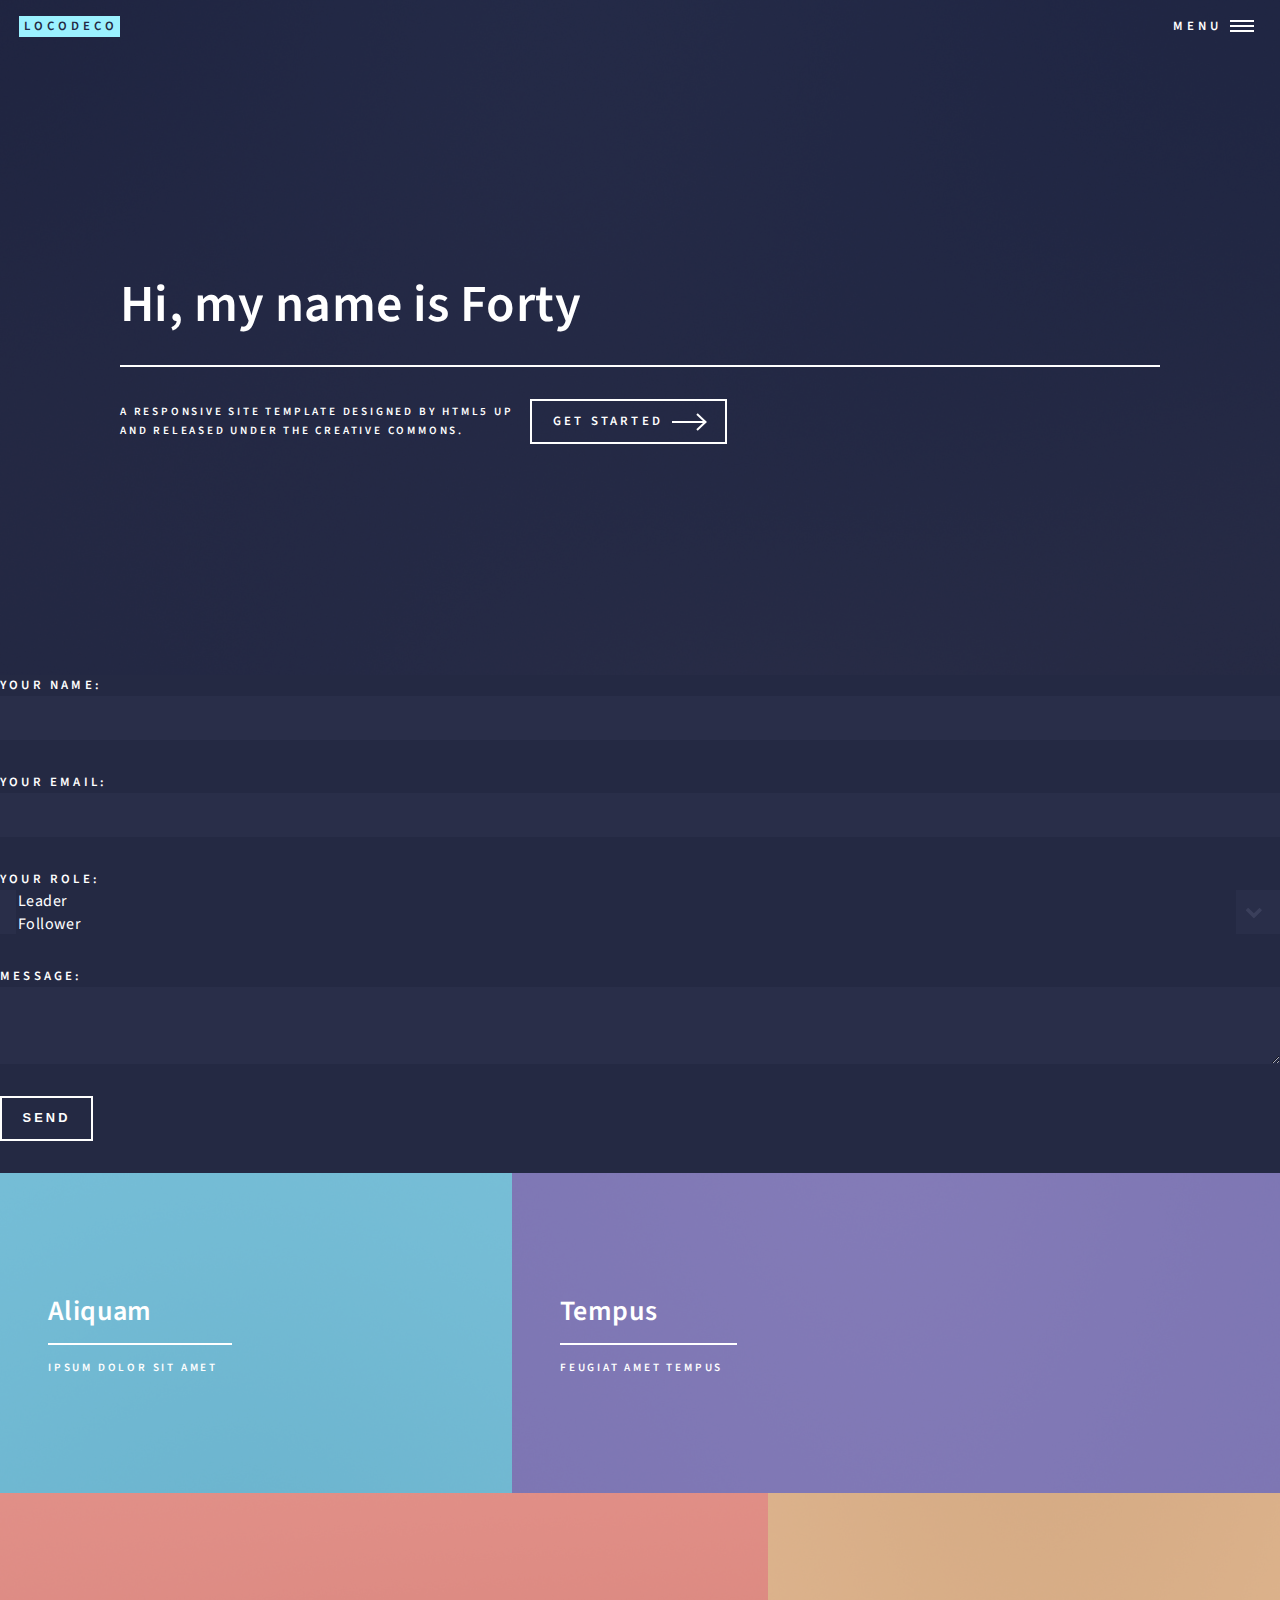
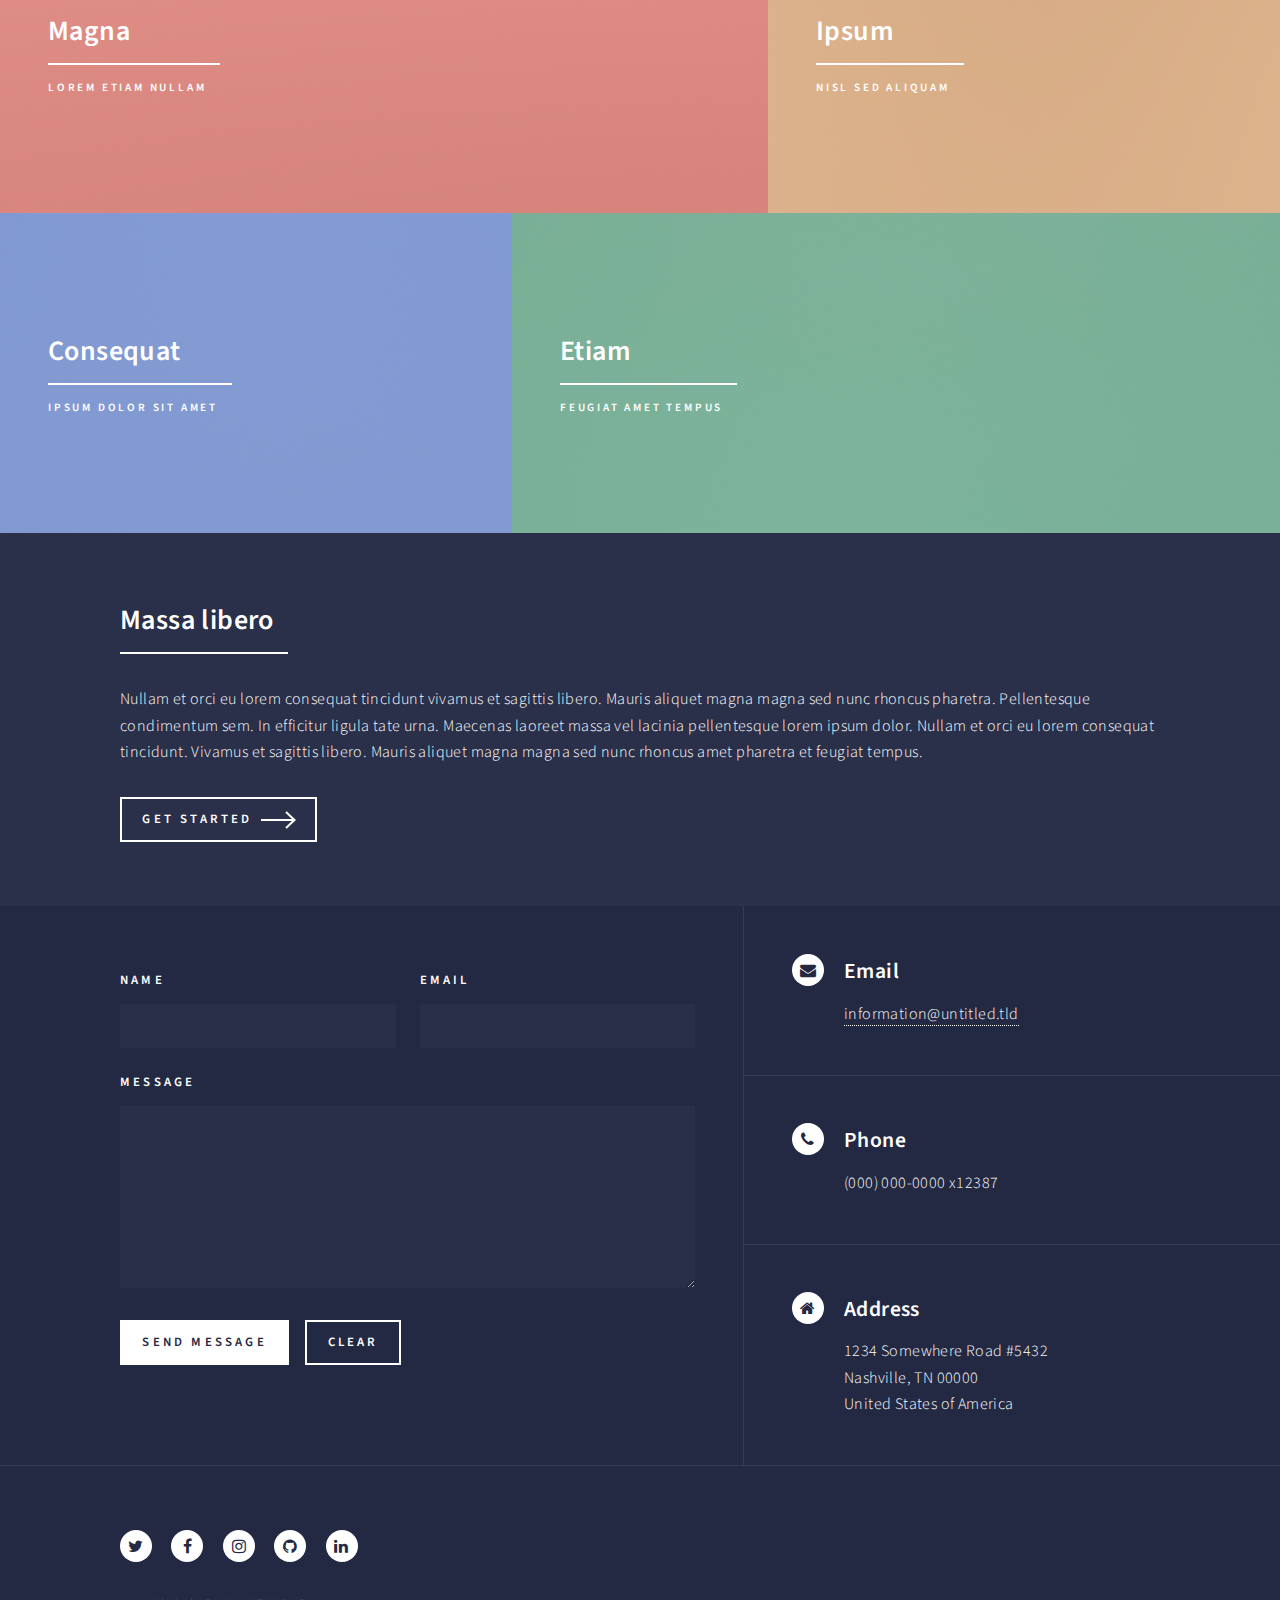
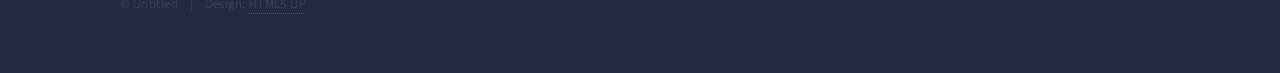
==== commit 06dbb0b5: "Add form" ====
--- a/index.html
+++ b/index.html
@@ -55,6 +55,31 @@
 						</div>
 					</section>
 
+
+
+
+					<form name="contact_loco" method="post" action="/" data-netlify="true">  
+						<p>
+						  <label>Your Name: <input type="text" name="name" /></label>   
+						</p>
+						<p>
+						  <label>Your Email: <input type="email" name="email" /></label>
+						</p>
+						<p>
+						  <label>Your Role: <select name="role[]" multiple>
+							<option value="leader">Leader</option>
+							<option value="follower">Follower</option>
+						  </select></label>
+						</p>
+						<p>
+						  <label>Message: <textarea name="message"></textarea></label>
+						</p>
+						<p>
+						  <button type="submit">Send</button>
+						</p>
+					  </form> 
+
+					  
 				<!-- Main -->
 					<div id="main">
 
